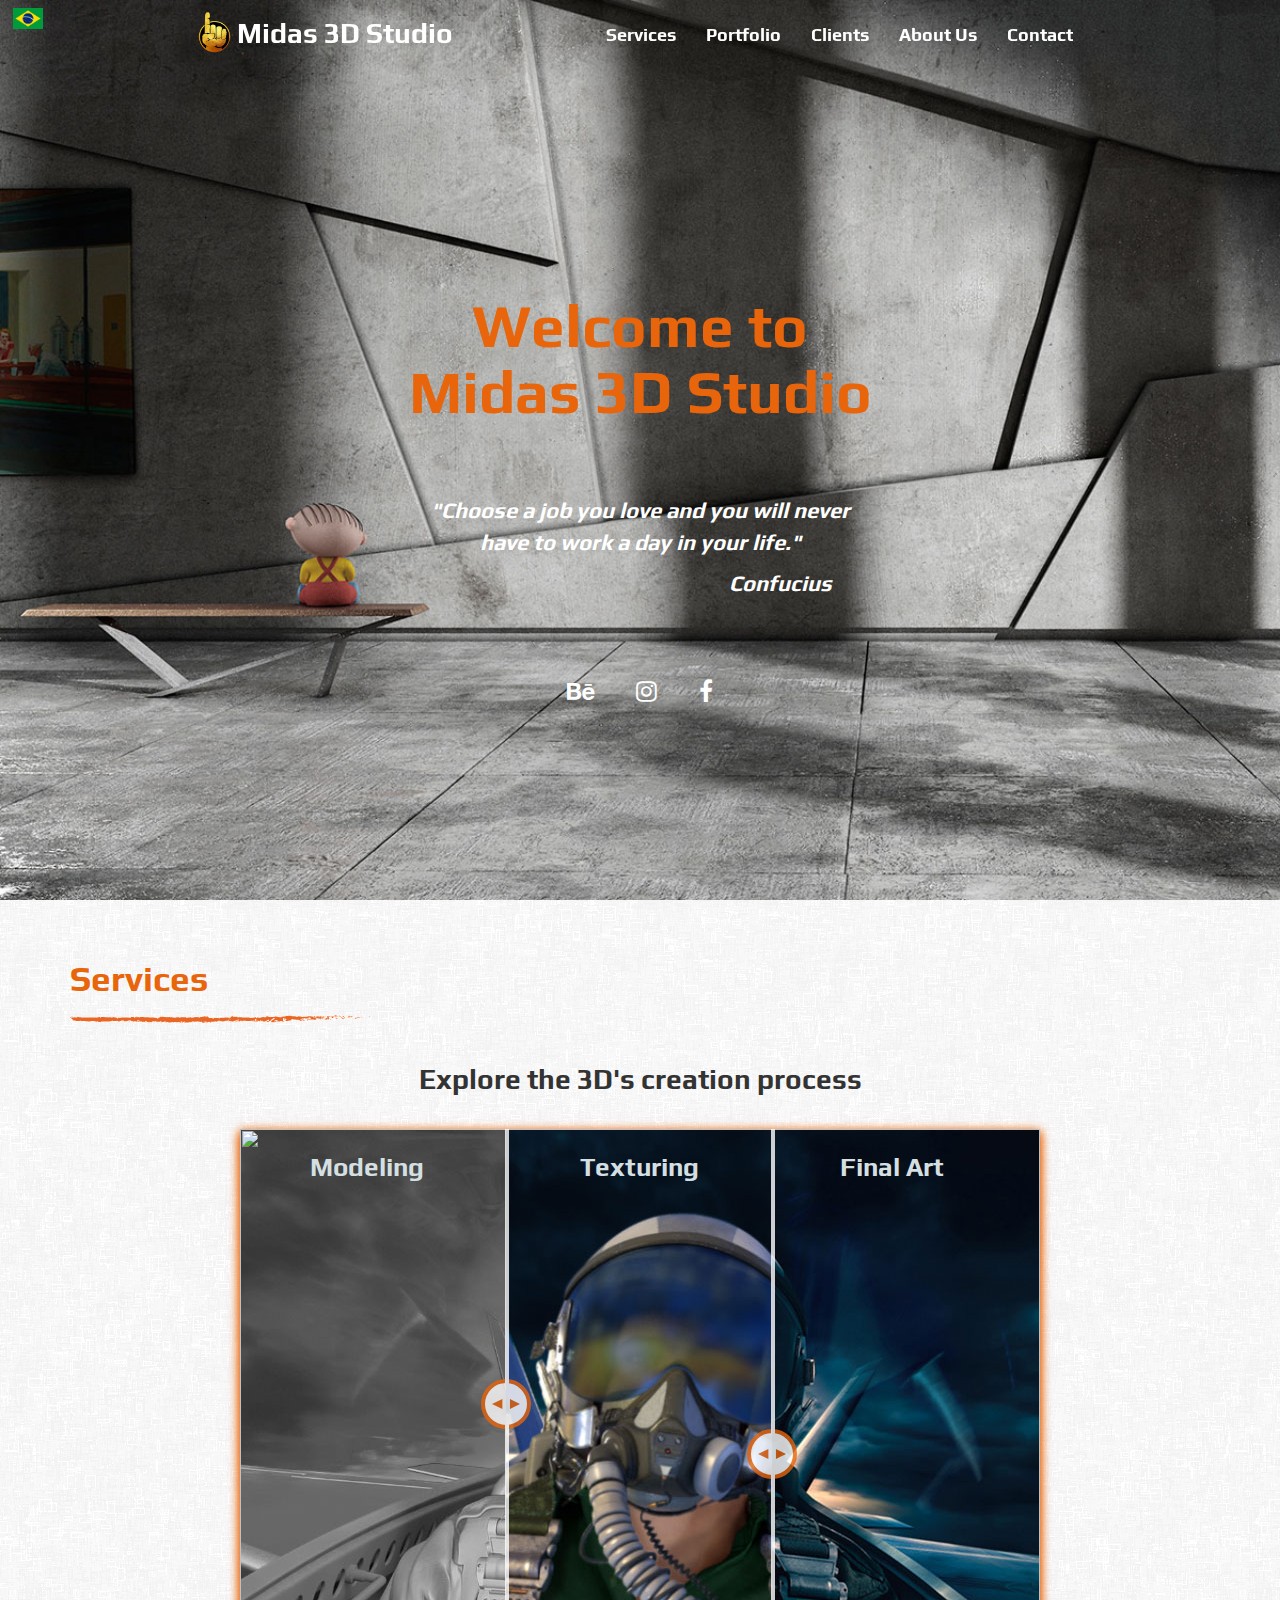
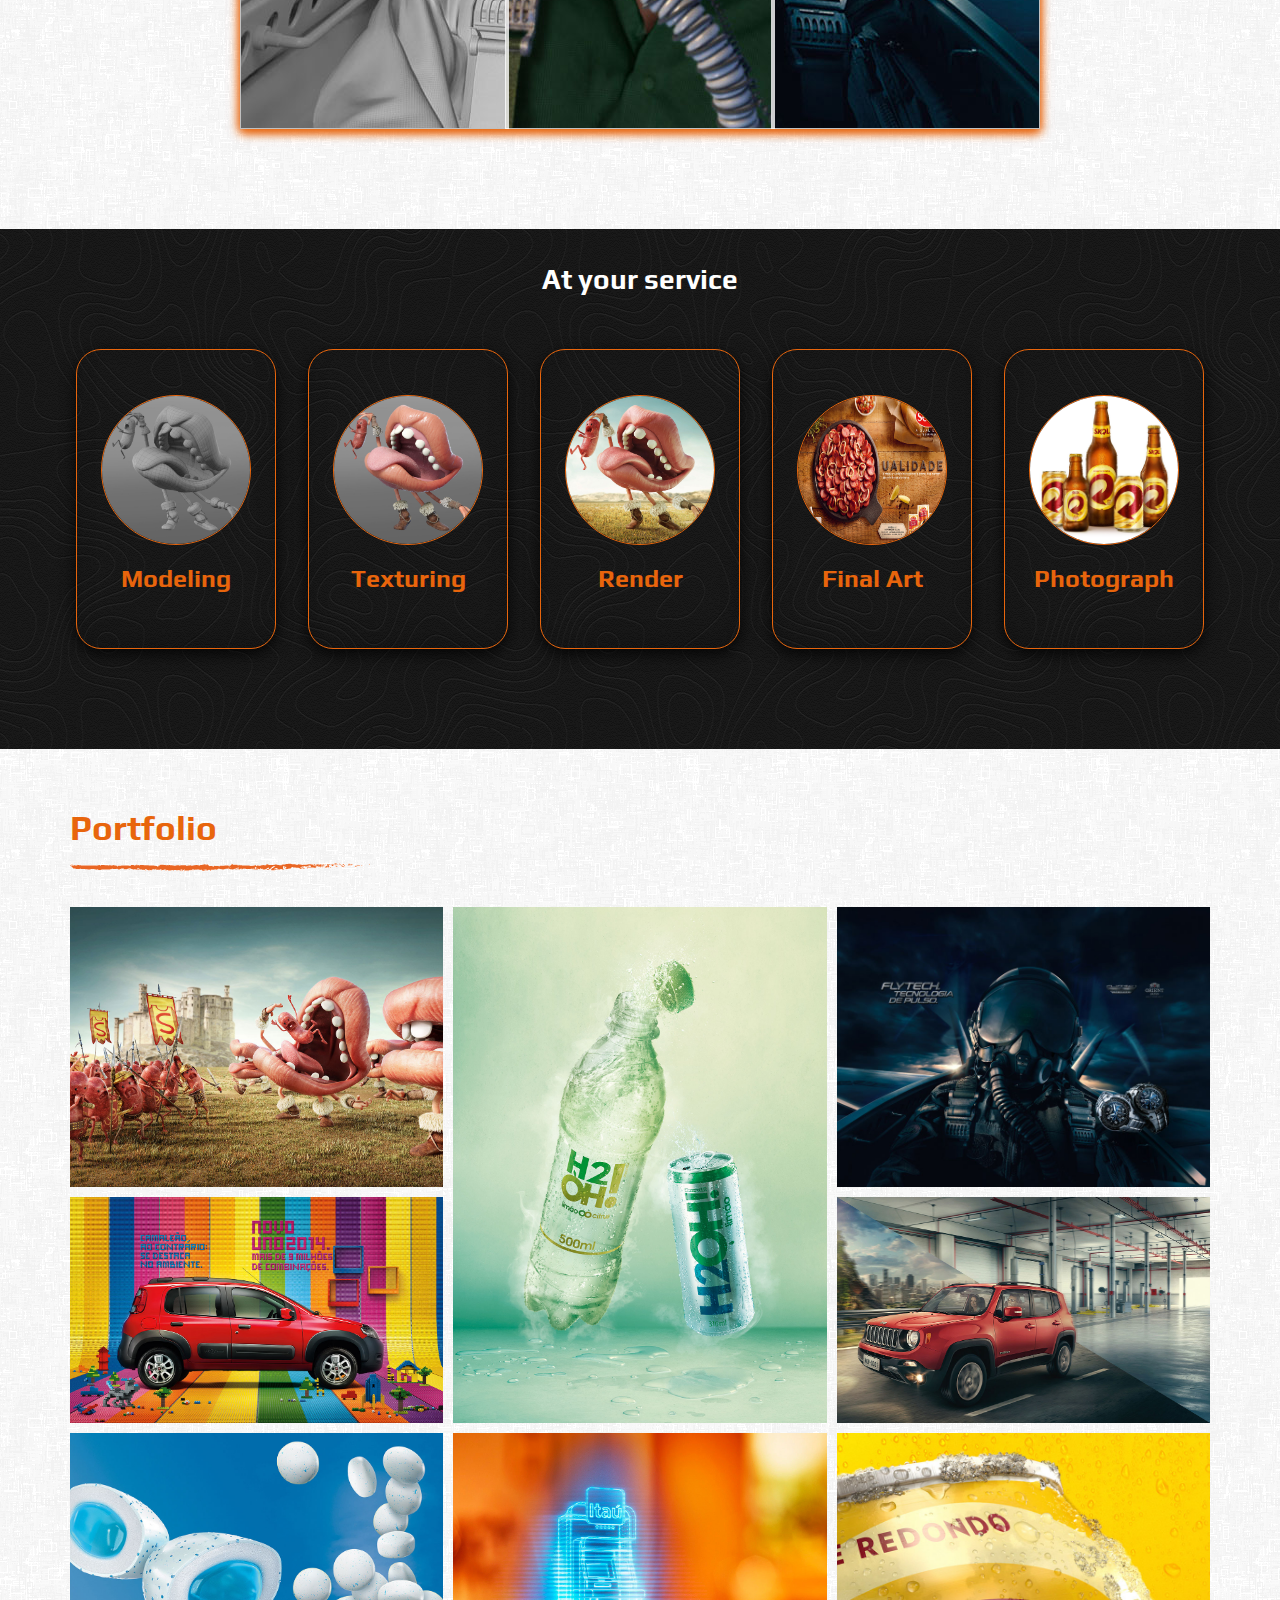
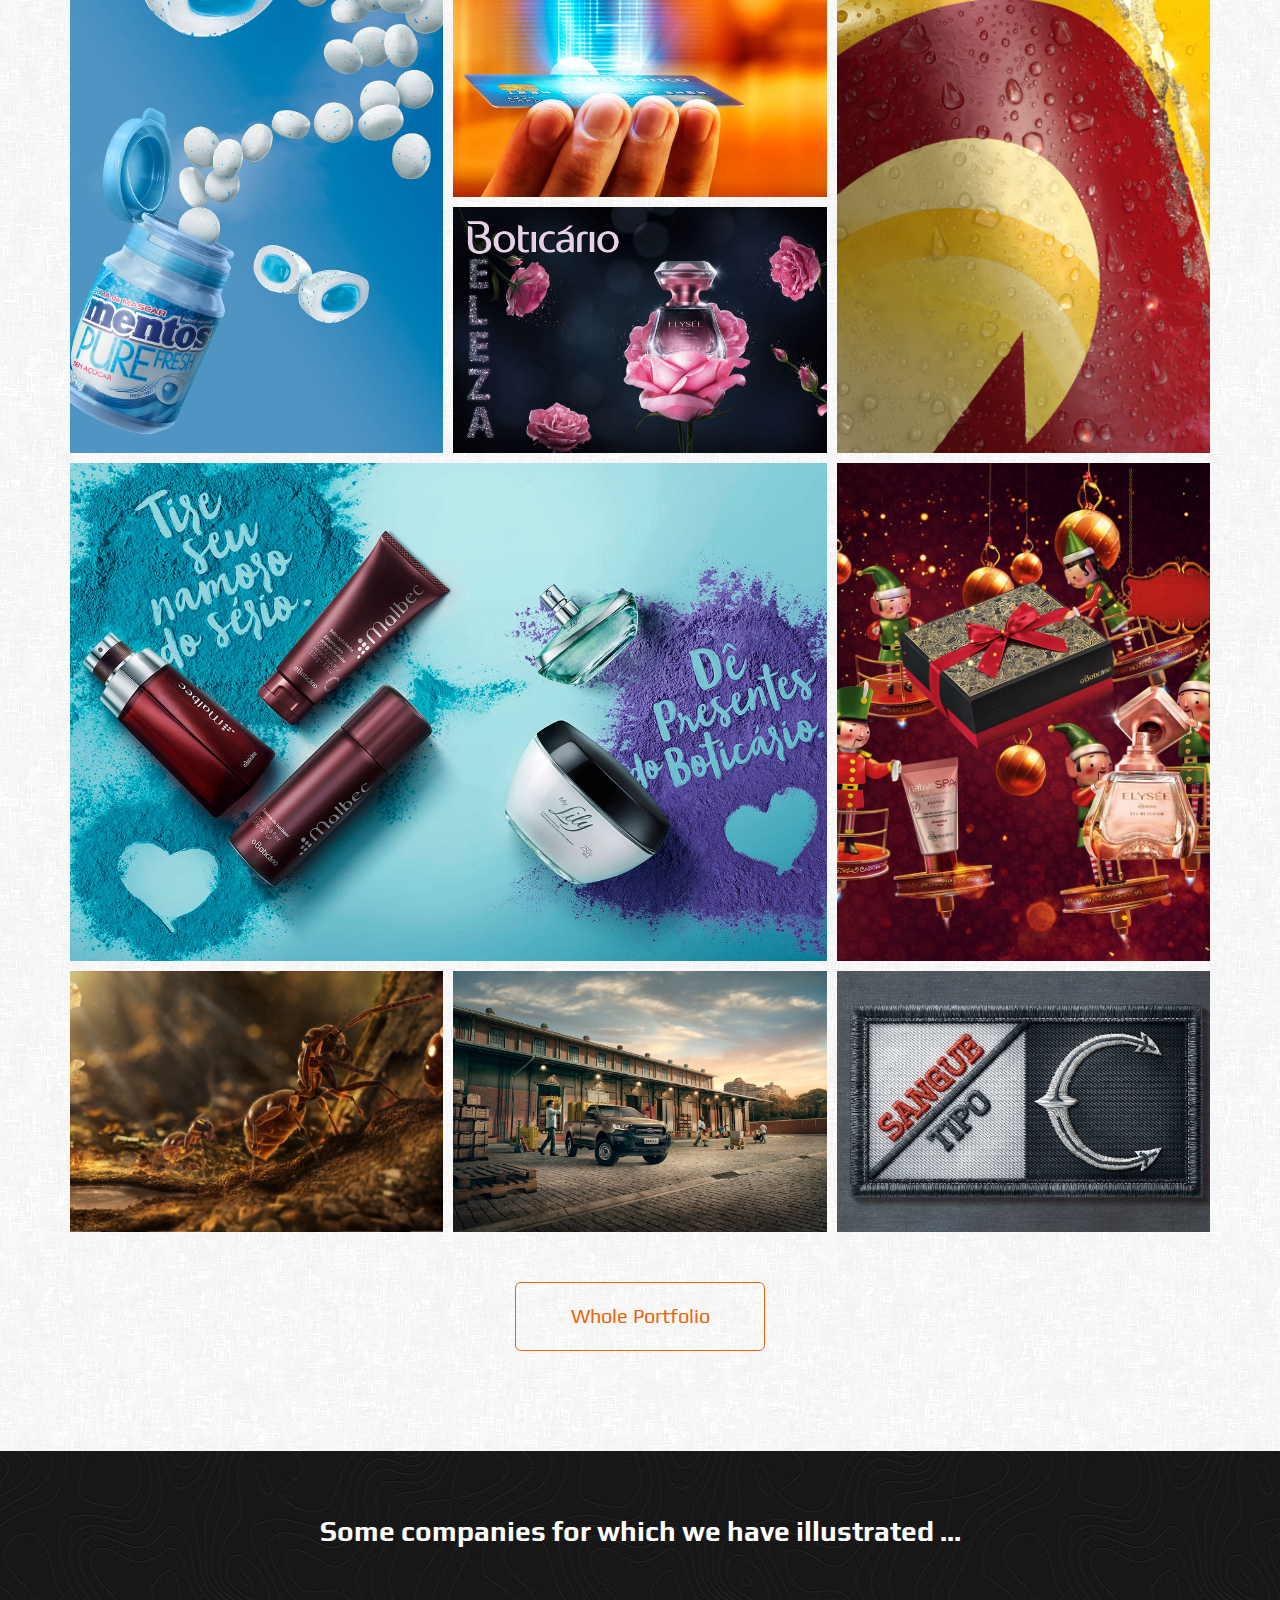
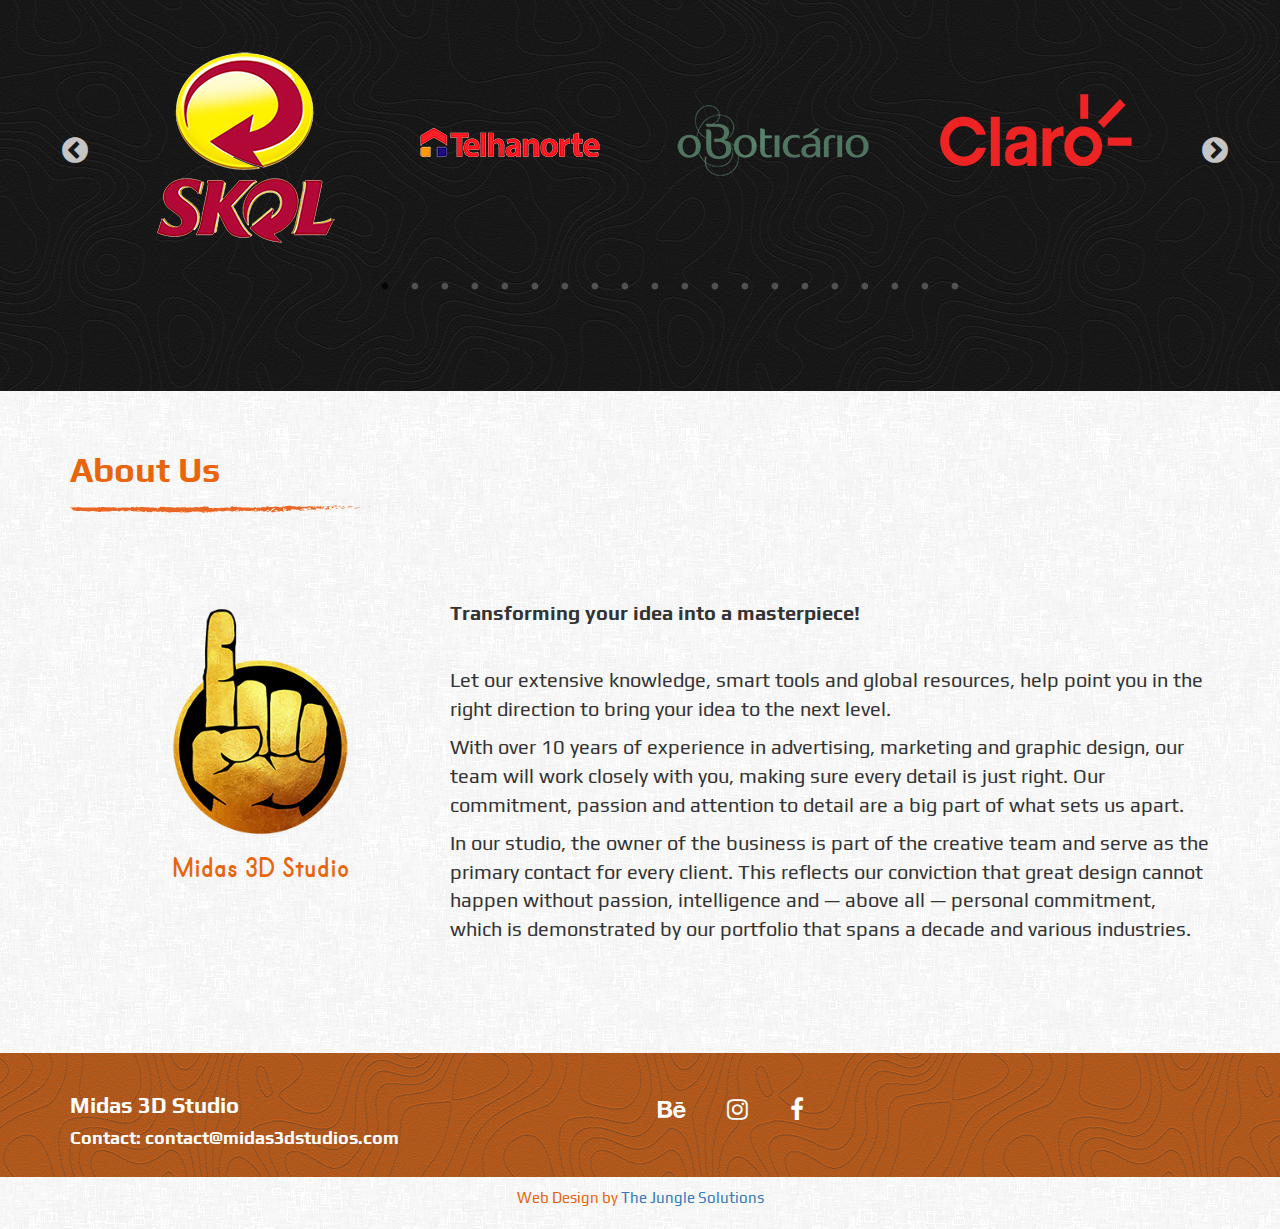
==== index.html @ dec67b25 "reducing image size" ====
<!DOCTYPE html>
<html dir="ltr">
<head>
  <meta charset="UTF-8">
  <!-- <meta name="viewport" content="width=device-width, initial-scale=1.0"> -->
  <meta name="viewport" content="width=device-width, initial-scale=1, shrink-to-fit=no">
  
  <!-- CSS files Libs -->
  <link rel="stylesheet" type="text/css" href="css/lib/bootstrap.min.css">
  <link rel="stylesheet" type="text/css" href="css/lib/lightbox.css">
  <link rel="stylesheet" type="text/css" href="slick/slick.css"/>
  <link rel="stylesheet" type="text/css" href="slick/slick-theme.css"/>
  <link rel="stylesheet" type="text/css" href="css/lib/animate.css"/>

  <!-- social midia icon-->
  <link rel="stylesheet" href="https://cdnjs.cloudflare.com/ajax/libs/font-awesome/4.7.0/css/font-awesome.min.css">

  <!-- Google Fonts -->
  <link href="https://fonts.googleapis.com/css?family=Marck+Script|Play" rel="stylesheet">

  <!-- CSS files -->
  <link rel="stylesheet" type="text/css" href="css/main.css">
  <link rel="stylesheet" type="text/css" href="css/header.css">
  <link rel="stylesheet" type="text/css" href="css/services.css">
  <link rel="stylesheet" type="text/css" href="css/layers.css">
  <link rel="stylesheet" type="text/css" href="css/sub-menus.css">
  <link rel="stylesheet" type="text/css" href="css/mosaic.css">
  <link rel="stylesheet" type="text/css" href="css/clients.css">
  <link rel="stylesheet" type="text/css" href="css/aboutme.css">
  <link rel="stylesheet" type="text/css" href="css/signature.css">
  <link rel="stylesheet" type="text/css" href="css/footer.css">

  <title>Midas 3D Studio</title>
	<link rel="icon" href="img/logo.png" type="image/png" sizes="22x22">
</head>
<body>
  <nav id="my-menu" class="navbar navbar-default navbar-fixed-top menu-style">
    <a class = "language" href="pt.html" >
    	<img data-toggle="tooltip" title="Português" data-placement="bottom" class= "language-img" src="img/brasil.png">
    </a>
    <div class="container menu-container">
      <div class="navbar-header">
        <button type="button" class="navbar-toggle" data-toggle="collapse" data-target="#myNavbar">
          <span class="sr-only">Toggle navigation</span>
          <span class="icon-bar"></span>
          <span class="icon-bar"></span>
          <span class="icon-bar"></span>
        </button>
        <div class="navbar-brand">
          <a href="index.html" class ="artist-name1">
          	<img class="logo"src="img/logo.png">
          	<span >Midas 3D Studio</span>
          </a>
        </div>
      </div>
      <div class="collapse navbar-collapse" id="myNavbar">
        <ul class="nav navbar-nav navbar-right">
          <li>
          	<a href="#services">
            	<span id="menu-services" class="menu-font-style1">Services</span>
          	</a>
          </li>
          <li>
          	<a href="#portfolio">
            	<span  id="menu-portfolio" class="menu-font-style1">Portfolio</span>
            </a>
          </li>
          <li>
          	<a href="#gap-clients">
            	<span  id="menu-clients" class="menu-font-style1">Clients</span>
            </a>
          </li>
          <li>
          	<a href="#about-me">
            	<span  id="menu-about" class="menu-font-style1">About Us</span>
            </a>
          </li>
          <li>
          	<a href="">
            	<span id="contact-button" class="menu-font-style1">Contact</span>
            </a>
          </li>
        </ul>
      </div>
    </div>
  </nav>

  <header>
    <div class="container banner">
      <h1 class="welcome animated fadeInDown delay-1s">Welcome to<br>Midas 3D Studio</h1>
      <div class="quote-frase animated fadeInUp delay-2s">
        <p>"Choose a job you love and you will never<br>have to work a day in your life."</p>
    
    
        <p class="quote-author">&nbsp &nbsp &nbsp &nbsp &nbsp &nbsp &nbsp &nbsp &nbsp &nbsp &nbsp &nbsp &nbsp &nbsp &nbsp &nbsp &nbsp &nbsp &nbsp &nbsp &nbsp &nbsp &nbsp &nbsp &nbsp &nbsp 
      	&nbsp &nbsp Confucius
      	</p>
      </div>
      <ul class="lista-social-midias ">
        <li><a class="fa fa-behance animated jackInTheBox delay-3s" href="http://www.behance.net/midas3dstudio" target="_blank" ></a></li>
        <li><a class="fa fa-instagram animated jackInTheBox delay-3s" href="http://www.instagram.com/midas3dstudio"  target="_blank"></a></li>
        <li><a class="fa fa-facebook animated jackInTheBox delay-3s" href="http://www.facebook.com/midas3dstudio"  target="_blank"></a></li>
      </ul>
    </div>

  </header>


<!-- Section SERVICES-->
  <section id="services">

    <div class="sub-menu container">

     <h2>Services</h2>
     <img class="sub-menu-art" src="img/sub-menu-art3.png" alt="">


    </div>


    <div class="container">

       <p class="p-sub-menu">Explore the 3D's creation process<p>
    </div>


    <div class="container slider-wrap">
      <div class="slider-img-left">
        <img class="slider_picture_left" src="" alt="">
        <p id="layers-text-modeling" class="layers-text">Modeling</p>
      </div>
      <div class="scroller scroller-left">
        <svg class="scroller-button" viewBox="0 0 100 100">
          <polygon class="scroller-button-shape" points="0,50 37,68 37,32"></polygon>
          <polygon id="left-inside" class="scroller-button-shape" points="100,50 64,32 64,68"></polygon>
        </svg>
      </div>
      <div class="slider-img-middle">
        <img class="slider_picture_middle" src="" alt="">
        <p id="layers-text-texturing" class="layers-text">Texturing</p>
      </div>
      <div class="scroller scroller-right">
        <svg class="scroller-button" viewBox="0 0 100 100">
          <polygon id="right-inside" class="scroller-button-shape" points="0,50 37,68 37,32"></polygon>
          <polygon class="scroller-button-shape" points="100,50 64,32 64,68"></polygon>
        </svg>
      </div>
      <div class="slider-img-rigth">
        <img class="slider_picture_right"  src="" alt="">
        <p id="layers-text-rendering" class="layers-text">Final Art</p>
      </div>

    </div>

    <div id="services-products" class="container-fluid" >

      <p class="p-sub-menu p-sub-menu-services">At your service<p>
      <div class= "container">  
        <div class="service-cards-wrap">
          

          <div class="service-card" id="service_Modeling">

        
            <img class="service-card-img" src="img/service_modeling.jpg" alt="XXXXXXX">
            <h4 class="service-card-title" >Modeling</h4> 
            <!-- <p class="service-card-text" >This is a short text talking about modeling.</p>   -->
            <div class="service-card-mouse-on">
        
              <h5>Get your quote</h5>
               
            </div>
            
          </div>
          
          <div class="service-card" id="service_Texturing">
            
            <img class="service-card-img" src="img/service_texturing.jpg" alt="XXXXXXX">
            <h4 class="service-card-title" >Texturing</h4>
            <!-- <p class="service-card-text" >This is a short text talking about Texturing.</p> -->
            <div class="service-card-mouse-on">
        
              <h5>Get your quote</h5>
               
            </div>
          </div>

          <div class="service-card" id="service_Render">
            <img class="service-card-img" src="img/service_render.jpg" alt="XXXXXXX">
            <h4 class="service-card-title" >Render</h4>
            <!-- <p class="service-card-text" >This is a short text talking about Render</p> -->
            <div class="service-card-mouse-on">
        
              <h5>Get your quote</h5>
               
            </div>
          </div>
          <div class="service-card" id="service_Final_Art">
            <img class="service-card-img" src="img/service-final-art.jpg" alt="XXXXXXX">
            <h4 class="service-card-title" >Final Art</h4>
            <!-- <p class="service-card-text" >This is a short text talking about Final Art.</p> -->
            <div class="service-card-mouse-on">
        
              <h5>Get your quote</h5>
               
            </div>            
          </div>
          <div class="service-card" id="service_Photograph">
            <img class="service-card-img" src="img/service-photograph.jpg" alt="XXXXXXX">
            <h4 class="service-card-title" >Photograph</h4>
            <!-- <p class="service-card-text" >This is a short text talking about Photograph.</p> -->
            <div class="service-card-mouse-on">
        
              <h5>Get your quote</h5>
               
            </div>
          </div>

        </div>
      </div>  
  </div>


<!-- Section PORTFOLIO-->

  <section id="portfolio">

    <div class="sub-menu container">

      <h2>Portfolio</h2>
      <img class="sub-menu-art" src="img/sub-menu-art3.png" alt="">

    </div>

    <div class="container">
      <div class="mosaic-wrap">
      	
        <a id="img1" class="picture-wrap" href="img/image-main1.jpg" data-lightbox="roadtrip" data-title="Salamitos Sadia | Client: Sadia | Studio: Boreal">
          <img  src="img/image-main1.jpg" class="mosaic-picture" >
        </a>
  			
        <a id="img2" class="picture-wrap" href="img/image-main2.jpg" data-lightbox="roadtrip" data-title="H2O">
          <img  src="img/image-main2.jpg" class="mosaic-picture" >
        </a>

        <a id="img3" class="picture-wrap" href="img/image-main3.jpg" data-lightbox="roadtrip" data-title="Pilot">
          <img  src="img/image-main3.jpg" class="mosaic-picture" >
        </a>

        <a id="img4" class="picture-wrap" href="img/image-main4.jpg" data-lightbox="roadtrip" data-title="Fiat Uno | Client: Fiat | Agency: Leo Burnett">
          <img  src="img/image-main4.jpg" class="mosaic-picture" >
        </a>

        <a id="img5" class="picture-wrap" href="img/image-main5.jpg" data-lightbox="roadtrip" data-title="Itau - ATM | Client: Itau | Studio: Boreal">
					<img  src="img/image-main5.jpg" class="mosaic-picture" >
				</a>

        <a id="img6" class="picture-wrap" href="img/image-main6.jpg" data-lightbox="roadtrip" data-title="Mentos KV Vertical Azul | Client: Mentos | Agency: Neogama | Studio: Boreal">
					<img  src="img/image-main6.jpg" class="mosaic-picture" >
				</a>

        <a id="img7" class="picture-wrap" href="img/image-main7.jpg" data-lightbox="roadtrip" data-title="Jeep | Client: Jeep | Agency: LeoBurnett | Studio: Boreal">
					<img  src="img/image-main7.jpg" class="mosaic-picture" >
				</a>

        <a id="img8" class="picture-wrap" href="img/image-main8.jpg" data-lightbox="roadtrip" data-title="Ants | Midas 3D Studio">
					<img  src="img/image-main8.jpg" class="mosaic-picture" >
				</a>

        <a id="img9" class="picture-wrap" href="img/image-main9.jpg" data-lightbox="roadtrip" data-title="Elysee Nuit | Client: O Boticario | Agency: Almap | Studio: Boreal">
					<img  src="img/image-main9.jpg" class="mosaic-picture" >
				</a>

        <a id="img10" class="picture-wrap" href="img/image-main10.jpg" data-lightbox="roadtrip" data-title="Boticario Kits Azul | Client: O Boticario | Agency: Almap | Studio: Boreal">
					<img  src="img/image-main10.jpg" class="mosaic-picture" >
				</a>

        <a id="img11" class="picture-wrap" href="img/image-main11.jpg" data-lightbox="roadtrip" data-title="Skol | Client: Ambev | Studio: Fujocka">
					<img  src="img/image-main11.jpg" class="mosaic-picture" >
				</a>

        <a id="img12" class="picture-wrap" href="img/image-main12.jpg" data-lightbox="roadtrip" data-title="Christmas - O Boticario | Client: O Boticario | Agency: AlmapBBDO | Studio: Boreal">
					<img  src="img/image-main12.jpg" class="mosaic-picture" >
				</a>

        <a id="img13" class="picture-wrap" href="img/image-main13.jpg" data-lightbox="roadtrip" data-title="Ford Ranger">
					<img  src="img/image-main13.jpg" class="mosaic-picture" >
				</a>

        <a id="img14" class="picture-wrap" href="img/image-main14.jpg" data-lightbox="roadtrip" data-title="Sangue Tipo C | Agency: Publicis | Studio: Boreal">
					<img  src="img/image-main14.jpg" class="mosaic-picture" >
				</a>



      </div>


    </div>

    <div class="btn-portfolio">
      <a href="portfolio.html">
        <button id ="button-portfolio" type="button" class="btn btn-lg">Whole Portfolio</button>
      </a>
    </div>
   
  </section>

  <div id="gap-clients"></div>

  <section id="clients">
 
    <div>
      <div class="container">
        <p class="p-sub-menu" id="sub-menu-clients">Some companies for which we have illustrated ...<p>
      </div>

    </div>    

    <div class="container carousel-wrap">
      <div class="carousel-clients" >
      	<div class="client-slide"><img class="client-picture" src="img/client-1.png"></div>
      	<div class="client-slide"><img class="client-picture" src="img/client-2.png"></div>
      	<div class="client-slide"><img class="client-picture" src="img/client-3.png"></div>
      	<div class="client-slide"><img class="client-picture" src="img/client-4.png"></div>
      	<div class="client-slide"><img class="client-picture" src="img/client-5.png"></div>
      	<div class="client-slide"><img class="client-picture" src="img/client-6.png"></div>
      	<div class="client-slide"><img class="client-picture" src="img/client-7.png"></div>
      	<div class="client-slide"><img class="client-picture" src="img/client-8.png"></div>
      	<div class="client-slide"><img class="client-picture" src="img/client-9.png"></div>
      	<div class="client-slide"><img class="client-picture" src="img/client-10.png"></div>
      	<div class="client-slide"><img class="client-picture" src="img/client-11.png"></div>
      	<div class="client-slide"><img class="client-picture" src="img/client-12.png"></div>
      	<div class="client-slide"><img class="client-picture" src="img/client-13.png"></div>
      	<div class="client-slide"><img class="client-picture" src="img/client-14.png"></div>
      	<div class="client-slide"><img class="client-picture" src="img/client-15.png"></div>
      	<div class="client-slide"><img class="client-picture" src="img/client-16.png"></div>
      	<div class="client-slide"><img class="client-picture" src="img/client-17.png"></div>
      	<div class="client-slide"><img class="client-picture" src="img/client-18.png"></div>
      	<div class="client-slide"><img class="client-picture" src="img/client-19.png"></div>
      	<div class="client-slide"><img class="client-picture" src="img/client-20.png"></div>

      </div>
    </div>


  </section>

  <!-- Section ABOUT-ME-->
  <section id="about-me">
    <div class="sub-menu container">
      <h2>About Us</h2>
      <img class="sub-menu-art" src="img/sub-menu-art3.png" alt="">
    </div>
    <div class="container about-me-wrap">
      

      <div class="picture-about-me">
        <img src="img/logo.png"  class="client-picture-about-me" alt="">
        <p class ="artist-name-aboutme"> Midas 3D Studio</p>
      </div>

       <div class="text-about-me">
        <p><strong>Transforming your idea into a masterpiece!<br><br></strong><p>
        <p>
        	Let our extensive knowledge, smart tools and global resources, help point you in the right direction to bring your idea to the next level. 
        </p>
        <p>
        With over 10 years of experience in advertising, marketing and graphic design, our team will work closely with you, making sure every detail is just right. Our commitment, passion and attention to detail are a big part of what sets us apart.
        </p>
        <p>
        	In our studio, the owner of the business is part of the creative team and serve as the primary contact for every client. This reflects our conviction that great design cannot happen without passion, intelligence and — above all — personal commitment, which is demonstrated by our portfolio that spans a decade and various industries.
        </p>

      </div>


    </div>
  </section>


  <!-- Section Contact Me-->
      
  <div class="modal fade" id="myModal" role="dialog">
    <div class="modal-dialog">

      <!-- Modal content-->
      <div class="modal-content">
        <div class="modal-header">
          <button type="button" class="close" data-dismiss="modal">&times;</button>
          <h4 id = "contact-title" class="modal-title">Contact Midas 3DStudio</h4>
        </div>
        <div class="modal-body">
          <form enctype="text/plain">
            <div class="form-group">
              <label for="contact-name">Name:</label>
              <input class="form-control" type="text" id="contact-name" placeholder="Your name">
            </div>
            <div class="form-group">
              <label for="contact-email">E-mail:</label>
              <div class="input-group">
                <div class="input-group-addon">@</div>
                <input class="form-control" type="email"  id="contact-email" placeholder="Your email">
              </div>
            </div>
            <div class="form-group">
              <label for="contact-text">Message:</label>
              <textarea class="form-control" id="contact-text" name="contact-text" rows="8" cols="80" placeholder="Your message"></textarea>
            </div>

            <button id="submit-button" class="btn btn-primary" type="">Submit</button>
            <p id="contact-warning" class="no-show"></p>
          </form>
        </div>
        <div class="modal-footer">
          <button type="button" class="btn btn-default" data-dismiss="modal">Close</button>
        </div>
      </div>

    </div>
  </div>



  <!-- signature - Wed Designed -->
  <footer>
  	<div class="container footer-wrap">
  		<div class="footer-contact">
  			<h3>Midas 3D Studio<br></h3>

  			<h4>Contact: <a id="contact-email-footer" href="mailto:contact@midas3dstudios.com" target="_top">contact@midas3dstudios.com</a></h4>
  			<!-- <h4>Phone: +55 (11) XXXX-XXXX</h4> -->	
  		</div>
  
      <ul class="footer-social lista-social-midias">
      	<li>
      		<a href="http://www.behance.net/midas3dstudio" target="_blank" class="fa fa-behance"></a>
      	</li>
      	<li>
      		<a href="http://www.instagram.com/midas3dstudio" class="fa fa-instagram" target="_blank"></a>
      	</li>
      	<li>
      		<a href="http://www.facebook.com/midas3dstudio" class="fa fa-facebook" target="_blank"></a>
      	</li>
      </ul>
  	
  	</div>
  </footer>
  <div class="web-designed">
    <p>Web Design by <a href="https://www.thejunglesolutions.com" target="_blank">The Jungle Solutions</a></p>

  </div>


  <!-- JavaScript - libs -->
  <script src="js/lib/jquery.js"></script>
  <script src="js/lib/bootstrap.min.js"></script>
  <script src="js/lib/lightbox.js"></script>
  <script src="slick/slick.min.js"></script>

  <!-- JavaScript files -->
  <script src="js/main.js"></script>
  <script src="js/layers.js"></script>
  <script src="js/contact.js"></script>
  <script src="js/clients.js"></script>  
</body>

</html>
---- css/main.css ----
/*orange color - rgb(232,101,12);*/
/* gray - rgb(212, 223, 225); */
/*
  768 iPda width
  iphone x - 350px*/

html, body{
  font-family: 'Play', "Times New Roman", Times, sans-serif;
  width: 100%;
  height: 100%;
   -webkit-touch-callout: none;
  -webkit-user-select: none;
  -khtml-user-select: none;
  -moz-user-select: none;
  -ms-user-select: none;
  user-select: none;
}

header{
  width: 100%;
  height :auto;
}

body{
  font-family: 'Play', "Times New Roman", Times, sans-serif;
  background-image: url(../img/pattern4.png);
  background-color: #ffffff
}


h2, h3, h4{
  color:rgb(232,101,12);
  font-weight: bold;
  
}

h2{
  font-size: 40px;
}

h3{
  font-size: 30px;
}

h4{
  font-size: 25px;
}


@font-face {
  font-family: Dysentery;
  src: url("../fonts/dysentery/dysentery.ttf") format("opentype") ;
}


@font-face {
  font-family: Primer;
  src: url("../fonts/primer/primer.ttf") format("opentype") ;
}

@font-face {
  font-family: Primer-Bold;
  src: url("../fonts/primer/primer-bold.ttf") format("opentype") ;
}
---- css/header.css ----
header{
  height: 100%;
  background-image: url(../img/banner_picture.jpg);
  background-size: cover;
  background-position: top left;
  position: relative;
}

.language{
  top: 8%;
  left: 1%;
  position: absolute;
  z-index: 11;
}

.language-img{
  width: 30px;
  height: auto;
  z-index: 11;
}

.menu-style{
  background-color: transparent;
  padding-top: 10px;
  padding-bottom: 10px;
  border:0;
  border-radius: 0;
}

.menu-style2{
  background-image: url(../img/pattern6.png);
  background-color:#050505;
  z-index: 99;
}

.artist-name1{
  /*font-family: 'Primer-Bold';*/
  font-family: 'Play', sans-serif;  
  color: white;
  font-weight: bold;
  display: flex;
  align-items: center;
}
.menu-font-style1{
  font-family: 'Play', sans-serif;
  font-weight: bold;
  color: white;
}

.menu-container{
  display: flex;
  justify-content: space-between;
}

.banner {
  color: white;
  font-weight: bold;
  text-align: center;
	display: grid;
	grid-template-columns: 1fr;
	grid-template-rows: 50% 25% 25%;
  height: 100%;
}

.welcome{ /*slogan banner*/
  color: rgb(232,101,12);;
  font-weight: bold;
  padding-bottom: 15px;
  /*font-family: 'Primer-Bold';*/
  font-family: 'Play', sans-serif;
  grid-column: 1/2;
  grid-row: 1/2;
  align-self: end;
}

.quote-frase{/*quote do slogan banner*/
  color: white;
  font-style: italic;
  font-weight: bold;
  padding-top: 20px;
  grid-column: 1/2;
  grid-row: 2/3;
  align-self: center;

}

/* ALTER THE STYLE FROM THE QUOTES AUTHOR - BANNER*/
.quote-author{/*quote do slogan banner*/
  color: white;
  padding-bottom: 40px;

}

.lista-social-midias{
  padding-left: 0;
  grid-column: 1/2;
  grid-row: 3/4;
  align-self: start;
}

.lista-social-midias li{
  display: inline;
  padding: 18px;
}

.logo-welcome{
  width: 130px;
  height: 130px;
}

.logo{
  width: 45px;
  height: 45px;
}

.navbar-brand{
  padding: 0;
}

/*mudando as cores do logo das midias socias*/
.fa-facebook, .fa-instagram, .fa-behance{
  text-decoration: none;
  color: white;
}

/*change the style when the mouse is over*/
.artist-name1:hover, .menu-font-style1:hover {
  text-decoration: none;
  color: rgb(232,101,12);
}

/*change the style when the mouse is over*/
.artist-name2:hover, .menu-font-style2:hover{
  /* color: black; */
  text-decoration: none;
  color: rgb(232,101,12);
}


.fa:hover{
  text-decoration: none;
  color: rgb(232,101,12);
}

@media screen and (min-width: 1024px){
  body{
    font-size: 15px; 
  }
  .navbar-brand{

  }
  .artist-name1{
    font-size: 28px;
  }
  .menu-font-style1{
    font-size: 18px; 
  }

  .welcome{ /*slogan banner*/
     font-size: 60px; 
  }
  .logo-welcome{
    width: 150px;
    height: 150px;
  }
  .quote-frase, .quote-author{/*quote do slogan banner*/

   font-size: 22px; 

  }
  .lista-social-midias{

    font-size: 24px;
  }



}

@media screen and (max-width: 1024px) and (min-width: 768px){ /*768 iPda width*/
  body{
    font-size: 14px; /*14px default */
  }
  .navbar-brand{
    font-size: 30px;
  }

  .artist-name1{
     font-size: 23px; 
  }
  .menu-font-style1{
     font-size: 16px; 
  }

  .welcome{ /*slogan banner*/
    font-size: 50px;

  }
  .logo-welcome{
    width: 130px;
    height: 130px;
  }  
  .quote-frase, .quote-author{/*quote do slogan banner*/

     font-size: 18px; 

  }
  .lista-social-midias li{

    font-size: 25px;
  }


}

@media screen and (max-width: 767px) and (min-width: 551px){ /*768 iPda width*/
  body{
    font-size: 13px; 
  }
  .navbar-brand{
    font-size: 25px;
  }

  .artist-name1{

    padding-right: 30px;
  }
  .menu-font-style1{
    color: white;
  }

  .welcome{ /*slogan banner*/

		font-size: 40px;

  }
  .logo-welcome{
    width: 100px;
    height: 100px;
  }  
  .quote-frase, .quote-author{/*quote do slogan banner*/
    font-size: 16px; 
  }
  .lista-social-midias li{

    font-size: 22px;
  }


}


@media screen and (max-width: 550px) and (min-width: 0px){
  .banner {
    grid-template-rows: 40% 30% 30%;
  } 
  .navbar-brand{
    font-size: 20px;
  }
  .navbar-toggle{
    transform: scale(0.6);
  }
  .menu-style{
    padding: 0;
  }

  .artist-name1{
    padding-right: 30px;
  }
  .menu-font-style1{
    color: white;
    font-size: 12px;
  }
  .welcome{ /*slogan banner*/
    font-size: 40px;

  }
  .logo-welcome{
    width: 80px;
    height: 80px;
  }    
  .quote-frase, .quote-author{/*quote do slogan banner*/
	 font-size: 16px; 

  }

  .lista-social-midias li{

    font-size: 18px; 
    /*padding: 5px;*/
  }
  .language-img{
    width: 25px;

  }
  .logo{
    width: 30px;
    height: 30px;
  }

  .language{

    left: 90%;

  }
  .menu-container{
    justify-content: center;
    /*align-items: center;*/
    padding: 10px 20px;
  }
}
---- css/services.css ----
/*orange color - rgb(232,101,12);*/
/* gray - rgb(212, 223, 225); */

#services-products{
  background-image: url(../img/pattern6.png);
  background-color:#050505;
}

/*text at the top of the services*/
.p-sub-menu-services{
	margin-top: 30px;	
	color: white;
}

.service-cards-wrap{
	display: grid;
	grid-template-columns: repeat(auto-fill, minmax(200px, 1fr));
	grid-gap: 20px;
	justify-items: center;
  padding-top: 20px;
	margin-bottom: 100px;
}

.service-card{
	position: relative;
  border: 0.8px solid rgb(232,101,12);
  border-radius: 25px;
  padding: 15px; 
  width: 200px;
  height: 300px;
  text-align: center;

  -webkit-transition:all 0.8s;
  transition: all 0.8s;
  -webkit-box-shadow:rgba(0,0,0,0.8) 0px 5px 15px, inset rgba(0,0,0,0.15) 0px -10px 20px;
  -moz-box-shadow:rgba(0,0,0,0.8) 0px 5px 15px, inset rgba(0,0,0,0.15) 0px -10px 20px;
  -o-box-shadow:rgba(0,0,0,0.8) 0px 5px 15px, inset rgba(0,0,0,0.15) 0px -10px 20px;
  box-shadow:rgba(0,0,0,0.8) 0px 5px 15px, inset rgba(0,0,0,0.15) 0px -10px 20px;
  cursor: pointer;
}

/*Hover on the cards*/

.service-card:hover{
  transform: scale(1.07);
   -webkit-box-shadow:rgba(0,0,0,0.8) 0px 5px 15px, inset rgba(0,0,0,0.15) 0px -10px 20px;
  -moz-box-shadow:rgba(0,0,0,0.8) 0px 5px 15px, inset rgba(0,0,0,0.15) 0px -10px 20px;
  -o-box-shadow:rgba(0,0,0,0.8) 0px 5px 15px, inset rgba(0,0,0,0.15) 0px -10px 20px;
  box-shadow:rgba(0,0,0,0.8) 0px 5px 15px, inset rgba(0,0,0,0.15) 0px -10px 20px;

  background-image: url(../img/pattern4.png);
  background-color: #ffffff

}

.service-card:hover img{
	opacity: 1;

}

.service-card:hover p{
	display: none;
}

.service-card:hover .service-card-mouse-on{
	display: block;
	opacity: 1;
	z-index: 1;
}

.service-card-mouse-on{
  display: none;
}

/*Get the quote text*/
.service-card-mouse-on h3{
	/*color: black;*/
	color:rgb(232,101,12);
	
}

.service-card-img{
	width: 150px;
	height: 150px;
	border-radius: 50%;
	border: 1px solid rgb(232,101,12);	
	margin-bottom: 10px;
  margin-top: 30px;
}

.service-card-title{

}

.service-card-text{
	color: white;

}

.show{
  display: block;
  color: rgb(232,101,12);
  font-weight: bold;
  padding-top: 20px;
}

.no-show{
  display: none;
}

.service-card-mouse-on h5{
  color: rgb(232,101,12);
  font-size: 20px;
}


@media screen and (max-width: 499px) and (min-width: 0px){
	.service-card{
	  border: 0.9px solid rgb(232,101,12);
	}

}
---- css/layers.css ----
.layers-text{
  position: absolute;
  font-size: 26px;
  font-weight: bold;
  top: 20px;
}

#layers-text-modeling{
  left: 70px;
}

#layers-text-texturing{
  left: 340px;
}

#layers-text-rendering{
  left: 600px;
}

.slider-wrap{
  -webkit-touch-callout: none;
  -webkit-user-select: none;
  -khtml-user-select: none;
  -moz-user-select: none;
  -ms-user-select: none;
  user-select: none;
  /*transform:translate3d(-50%,-50%,0);*/
  width: 800px;
  height: 600px;
  position: relative;
  overflow:hidden;
  box-shadow: 0 3px 10px rgb(232,101,12), 0 3px 10px rgb(232,101,12);
  color: rgb(212, 223, 225);
  margin-bottom: 100px;
  /* color:rgb(232,101,12); */
}

/* Images set up*/
.slider-img-left,
.slider-img-middle,
.slider-img-rigth{
  width:inherit;
  height:inherit;
  background-repeat:no-repeat;
  background-color: white;
  background-size: cover;
  background-position: center;
  position: absolute;
  top:0;
  left:0;
  pointer-events:none;
  overflow: hidden;
  user-select: none;
}
/* End of Images set up*/

/* Images postions*/
.slider-img-left{
  z-index: 1;
  width: 266px; 
}

.slider_picture_left{
  display: block;
  -moz-box-sizing: border-box;
  box-sizing: border-box;
  background: url(../img/800_pilot_clay.jpg); no-repeat; 
  width: 800px; 
  height: 600px; 
}

.slider-img-middle{
  z-index: 0;
  width: 532px;
}

.slider_picture_middle{
  display: block;
  -moz-box-sizing: border-box;
  box-sizing: border-box;
  background: url(../img/800_pilot_texture.jpg); no-repeat; 
  width: 800px; 
  height: 600px; 
}

.slider-img-rigth{
  z-index: -1;
  width: 800px;
}

.slider_picture_right{
  display: block;
  -moz-box-sizing: border-box;
  box-sizing: border-box;
  background: url(../img/800_pilot_render.jpg); no-repeat; 
  width: 800px; 
  height: 600px; 
}
/*End of images positions*/

/* Setting up the scroolers */
.scroller{
  width: 50px;
  height:50px;
  position: absolute;
  pointer-events:auto;
  cursor: pointer;
  transition: opacity 0.12s ease-in-out;
  opacity: 0.8;
}

.scroller:hover{
  opacity:1;
}


.scroller-left{
  left:241px;
  /*top: 275px;*/
  top: 250px;
  z-index: 1;
}

.scroller-right{
  left:507px;
  /* top:275px; */
  top: 300px;
  z-index: 0;
}

.scroller-button{
  width: 50px;
  height: 50px;
  border-radius:50%;
  padding: 7px;
  background-color: white;
  border: 4px solid rgb(232,101,12);
}

.scroller-button-hidden{
   fill: transparent;
}

.scroller-button-shape{
  /* fill: white; */
  fill: rgb(232,101,12);
}

/* End of setting up the scrollers */
/*Vertical line - scrollers*/
.scroller:before,
.scroller:after{
  content:" ";
  display: block;
  width: 4px;
  height: 600px;
  position: absolute;
  margin-left: 24px;
}

.scroller:before{
  top: 0px;
}

.scroller:after{
  bottom: 49px;
}

.scroller-left:before,
.scroller-left:after{
  background: white;
  /* background: rgb(232,101,12); */
}
.scroller-right:before,
.scroller-right:after{
  background: white;
  /* background: rgb(232,101,12); */
}
/*end of vertical line - scrollers*/





@media screen and (max-width: 800px) and (min-width: 500px){ /*768 iPda width*/
  .layers-text{
    font-size: 1.3em;
    top: 20px;
  }

  #layers-text-modeling{
    left: 45px;
  }

  #layers-text-texturing{
    left: 210px;
  }

  #layers-text-rendering{
    left: 380px;
  }


  .slider-wrap{
    width: 500px;
    height: 375px;
    box-shadow: 0 3px 10px rgb(232,101,12), 0 3px 10px rgb(232,101,12);
  }

  /* Images postions*/
  .slider-img-left{
    width: 166px;
  }

  .slider_picture_left{
    background: url(../img/500_pilot_clay.jpg); no-repeat; 
  } 

  .slider-img-middle{
    width: 332px;
  }

 .slider_picture_middle{
    background: url(../img/500_pilot_texture.jpg); no-repeat; 
  } 

  .slider-img-rigth{
    width: 500px;
  }

  .slider_picture_right{
    display: block;
    -moz-box-sizing: border-box;
    box-sizing: border-box;
    background: url(../img/500_pilot_render.jpg); no-repeat; 

  } 
  /*End of images positions*/

  /* Setting up the scroolers */
  .scroller-left{
    left:140px;
    top: 130px;
  }

  .scroller-right{
    left: 305px;
    top: 200px;
  }
  /* End of setting up the scrollers */
  
}



@media screen and (max-width: 499px) and (min-width: 0px){
  .layers-text{
    font-size: 12px;
    top: 20px;
  }

  #layers-text-modeling{
    left: 25px;
  }

  #layers-text-texturing{
    left: 125px;
  }

  #layers-text-rendering{
    left: 225px;
  }


  .slider-wrap{
    width: 300px;
    height: 225px;
    box-shadow: 0 3px 10px rgb(232,101,12), 0 3px 10px rgb(232,101,12);
  }

  /* Images postions*/
  .slider-img-left{
    width: 100px;
  }

  .slider_picture_left{
    background: url(../img/300_pilot_clay.jpg); no-repeat; 
  } 

  .slider-img-middle{
    width: 200px;
  }

 .slider_picture_middle{
    background: url(../img/300_pilot_texture.jpg); no-repeat; 
  } 

  .slider-img-rigth{
    width: 300px;
  }

  .slider_picture_right{
    display: block;
    -moz-box-sizing: border-box;
    box-sizing: border-box;
    background: url(../img/300_pilot_render.jpg); no-repeat; 

  } 
  /*End of images positions*/

  /* Setting up the scroolers */
  .scroller-left{
    left:075px;
    top: 70px;
  }

  .scroller-right{
    left: 175px;
    top: 120px;
  }
  /* End of setting up the scrollers */

  .scroller-button{
    width: 30px;
    height: 30px;
    border-radius:50%;
    padding: 3px;
    background-color: white;
    border: 2px solid rgb(232,101,12);
    transform: translateX(11px);

  }

}
---- css/sub-menus.css ----
.sub-menu{
  margin-top:40px;
  text-align: left;
  font-family: 'Play', sans-serif;
  font-weight: bold;
}

.sub-menu-art{
  margin-top: 0px;
  margin-bottom: 30px;
}

.p-sub-menu{
  font-weight:bold;
  margin-bottom: 30px;
  text-align: center;
}

@media screen and (min-width: 1024px){
  .sub-menu h2{
    font-size: 35px;
  }

  .p-sub-menu{
    font-size: 28px;
  }
}

@media screen and (max-width: 1024px) and (min-width: 768px){
  .sub-menu h2{
    font-size: 35px;
  }

  .p-sub-menu{
    font-size: 28px;
  }
}

@media screen and (max-width: 767px) and (min-width: 551px){ 
  .sub-menu h2{
    font-size: 28px;
  }

  .p-sub-menu{
    font-size: 24px;
  }
}
@media screen and (max-width: 550px) and (min-width: 375px){
  .sub-menu h2{
    font-size: 26px;
  }

  .p-sub-menu{
    font-size: 20px;
  }
}

@media screen and (max-width: 374px) {
  .sub-menu h2{
    font-size: 22px;
  }

  .p-sub-menu{
    font-size: 18px;
  }
}


#portfolio{
  position: relative;
  padding-bottom: 50px;
}


#clients{
  background-image: url(../img/pattern6.png);
  background-color:#050505;
}

#sub-menu-clients{
  color: white;

}

#sub-menu-partners{
  color: white;
}

.web-designed{
  margin: 5px;
  text-align: center;
}
---- css/mosaic.css ----
/*orange color - rgb(232,101,12);*/
/* gray - rgb(212, 223, 225); */

/*768 iPda width
  iphone x - 350px
*/
#portfolio{
  padding-bottom: 0px;
}

.btn-portfolio{
  margin-top: 50px;
  /*margin-bottom: 20px;*/
  text-align: center;
  color: rgb(212, 223, 225);
}

#button-portfolio{
  text-decoration: none;
  color: rgb(232,101,12);
  border: solid 1px rgb(232,101,12);
  background-color: transparent;
  transition: all 1.2s;
  padding: 20px;
  width: 250px;
  font-size: 20px;
}

#button-portfolio:hover{
  background-color:rgb(232,101,12);
  color:white;
}

.mosaic-wrap{
  display: grid;
  grid-template-rows: 1fr;
  grid-gap: 10px;
  /*align-items: stretch;*/
}

.mosaic-picture {
  width: 100%;
  height: 100%;
  /*align-self: stretch;*/
  object-fit: cover;
  overflow: hidden;
}

.mosaic-picture:hover{
	transform: scale(1.04);
}

@media screen and (min-width: 900px){ 
  .mosaic-wrap{
    grid-template-columns: 1fr 1fr 1fr ;
   
  } 
  #img1{
    grid-column: 1/2;
    grid-row: 1/2;
  }

  #img2{
    grid-column: 2/3;
    grid-row: 1/3;
  }

  #img3{
    grid-column: 3/4;
    grid-row: 1/2;
  }

  #img4{
    grid-column: 1/2;
    grid-row: 2/3;
  }

  #img5{
    grid-column: 2/3;
    grid-row: 3/4;
  }

  #img6{
    grid-column: 1/2;
    grid-row: 3/5;
  }

  #img7{
    grid-column: 3/4;
    grid-row: 2/3;
  }

  #img8{
    grid-column: 1/2;
    grid-row: 6/7;
  }

  #img9{
    grid-column: 2/3;
    grid-row: 4/5;
  }

  #img10{
    grid-column: 1/3;
    grid-row: 5/6;
  }
  #img11{
    grid-column: 3/3;
    grid-row: 3/5;
  }
  #img12{
    grid-column: 3/4;
    grid-row: 5/6;
  }
  #img13{
    grid-column: 2/3;
    grid-row: 6/7;
  }
  #img14{
    grid-column: 3/4;
    grid-row: 6/7;
  }
}


@media screen and (max-width: 899px) and (min-width: 600px){
  .mosaic-wrap{
    grid-template-columns: 1fr 1fr;
  } 

  #img1{
    grid-column: 1/2;
    grid-row: 1/2;
  }

  #img2{
    grid-column: 2/3;
    grid-row: 1/3;
  }

  #img3{
    grid-column: 1/2;
    grid-row: 2/3;
  }

  #img4{
    grid-column: 2/3;
    grid-row: 3/4;
  }
  #img5{
    grid-column: 2/3;
    grid-row: 4/5;
  }
  #img6{
    grid-column: 1/2;
    grid-row: 3/5;
  }

  #img7{
    grid-column: 1/3;
    grid-row: 5/6;
  }

  #img8{
    grid-column: 1/2;
    grid-row: 6/7;
  }

  #img9{
    grid-column: 2/3;
    grid-row: 6/7;
  }

  #img10{
    grid-column: 1/2;
    grid-row: 7/8;
  }
  #img11{
    grid-column: 2/3;
    grid-row: 7/9;
  }
  #img12{
    grid-column: 1/2;
    grid-row: 8/9;
  }
  #img13{
    grid-column: 1/2;
    grid-row: 9/10;
  }
  #img14{
    grid-column: 2/3;
    grid-row: 9/10;
  }
}

@media screen and (max-width: 599px) {

/*  .mosaic-wrap{
    grid-template-columns: 1fr;
  
  } */
    .mosaic-wrap{
    grid-template-columns: 1fr 1fr;
  } 

  #img1{
    grid-column: 1/2;
    grid-row: 1/2;
  }

  #img2{
    grid-column: 2/3;
    grid-row: 1/3;
  }

  #img3{
    grid-column: 1/2;
    grid-row: 2/3;
  }

  #img4{
    grid-column: 2/3;
    grid-row: 3/4;
  }
  #img5{
    grid-column: 2/3;
    grid-row: 4/5;
  }
  #img6{
    grid-column: 1/2;
    grid-row: 3/5;
  }

  #img7{
    grid-column: 1/3;
    grid-row: 5/6;
  }

  #img8{
    grid-column: 1/2;
    grid-row: 6/7;
  }

  #img9{
    grid-column: 2/3;
    grid-row: 6/7;
  }

  #img10{
    grid-column: 1/2;
    grid-row: 7/8;
  }
  #img11{
    grid-column: 2/3;
    grid-row: 7/9;
  }
  #img12{
    grid-column: 1/2;
    grid-row: 8/9;
  }
  #img13{
    grid-column: 1/2;
    grid-row: 9/10;
  }
  #img14{
    grid-column: 2/3;
    grid-row: 9/10;
  }
}
---- css/clients.css ----
#clients{
  user-select: none;  
  padding-bottom: 50px;
  padding-top: 60px;
  /*margin-top: 150px;*/
}

#gap-clients{
  height: 100px;
}
.slick-prev:before, .slick-next:before{
  color: white;
  font-size: 30px;
}

.slick-dots li button:before {
  color: white;
  transform: scale(1.3);
}


.carousel-wrap{
	margin-top: 40px;
	padding-bottom: 40px;
  padding-left: 30px;
  padding-right: 30px;
}



.client-slide{
  justify-content: center;
  display: flex;
}

@media screen and (min-width: 1025px){
	.client-picture{
	  width: 250px;
	  height: 250px;
	  padding: 25px;
	}
	.carousel-clients{
  	padding-left: 30px;
  	padding-right: 30px;
	}	
}

@media screen and (max-width: 1024px)  and (min-width: 769px){
	.client-picture{
	  width: 230px;
	  height: 230px;
	  padding: 15px;
	}
	.carousel-clients{
  	padding-left: 25px;
  	padding-right: 25px;
	}	
}

@media screen and (max-width: 768px) and (min-width: 481px){
  .client-picture{
	  width: 200px;
	  height: 200px;
	  padding: 13px;
	}
	.carousel-clients{
  	padding-left: 20px;
  	padding-right: 20px;
	}
}

@media screen and (max-width: 480px) {
  .client-picture{
	  width: 200px;
	  height: 200px;
	  padding: 10px;
	}
	.carousel-clients{
  	padding-left: 10px;
  	padding-right: 10px;
	}
	.slick-prev:before, .slick-next:before{
  	font-size: 20px;
	}
}
---- css/aboutme.css ----
.about-me-wrap{
  display: grid;
  grid-template-columns: 1fr 2fr;

  margin-top: 50px;
  margin-bottom: 100px;

}

.picture-about-me{
  align-items: center;
  text-align: center;
  margin-left: 0;
	grid-column: 1/2;
	font-size: 28px;
}

.client-picture-about-me{
		
  height: 250px;
  width: 250px;
  /*border-radius: 50%;*/
  margin: 0;

}

.artist-name-aboutme{
  font-family: 'Primer-Bold';
  color: rgb(232,101,12);
  font-weight: bold;
  /*transform: rotate(-7deg);*/
}

.text-about-me{
	grid-column: 2/3;
	align-self: center;
	font-size: 20px;
}

@media screen and (max-width: 768px) and (min-width: 600px){
	.client-picture-about-me{	
  	height: 200px;
  	width: 200px;
	}
	.picture-about-me{
		font-size: 22px;
	}
	.text-about-me{
		font-size: 16px;
	}
}

@media screen and (max-width: 599px){
	.about-me-wrap{
  	grid-template-columns: 1fr;
  	grid-template-rows: 1fr;
	}

	.client-picture-about-me{	
  	height: 180px;
  	width: 180px;
	}
	.picture-about-me{
		font-size: 20px;
		grid-column: 1/2;
		grid-row: 1/2;
		align-self: center;
	}

	.text-about-me{
		font-size: 14px;
		grid-column: 1/2;
		grid-row: 2/3;
	}

}
---- css/signature.css ----
.web-designed{
	width: 100%;
	color: rgb(232,101,12);
  margin: 0px;
  padding: 10px;
  text-align: center;
  /*margin-bottom: 300px;*/
}
---- css/footer.css ----
/*orange color - rgb(232,101,12);*/
/* gray - rgb(212, 223, 225); */

footer{
  padding: 20px;
  background-image: url(../img/pattern6.png);
  background-color: rgb(232,101,12);
  color: white;
}

footer address: last-child{
  margin-bottom: 0;
}

.footer-wrap{
  display: grid;
  grid-template-columns: 1fr 1fr;
	grid-template-rows: 1fr;
 	align-items: center;
 	color: white;
}

.footer-contact{
  grid-column: 1/2;
  grid-row: 1/2;
	color: white;
}

.footer-contact h4, h3{
	color: white;
	/*text-decoration: none;*/
}

.footer-social{
  grid-column: 2/2;
  grid-row: 1/2;
  align-self: center;
}

.footer-social a{
	color: white;
}

#contact-email-footer{
	/*text-decoration: none;*/
	color: white;
}


@media screen and (min-width: 1024px){
	.footer-contact h3{
		font-size: 22px;
	}

	.footer-contact h4{
		font-size: 18px;
	}

}

@media screen and (max-width: 1024px) and (min-width: 768px){

	.footer-contact h3{
		font-size: 20px;
	}

	.footer-contact h4{
		font-size: 16px;
	}

}

@media screen and (max-width: 767px) and (min-width: 551px){ 

	.footer-contact h3{
		font-size: 18px;
	}

	.footer-contact h4{
		font-size: 14px;
	}

}
@media screen and (max-width: 550px) and (min-width: 376px){
	.footer-contact h3{
		font-size: 16px;
	}

	.footer-contact h4{
		font-size: 12px;
	}
	.footer-wrap{
  	
  	grid-template-columns: 2fr 1fr;
	}
	.footer-social li{
		padding: 5px;
		font-size: 14px;
	}
	.footer-wrap ul{
  	
  	padding-left: 20px;
	}
}

@media screen and (max-width: 375px) {
 	.footer-contact h3{
		font-size: 14px;
	}

	.footer-contact h4{
		font-size: 10px;
	}
	.footer-wrap{
  	
  	grid-template-columns: 2fr 1fr;
	}
	.footer-social li{
		padding: 5px;
		font-size: 14px;
	}
	.footer-wrap ul{
  	
  	padding-left: 20px;
	}
}
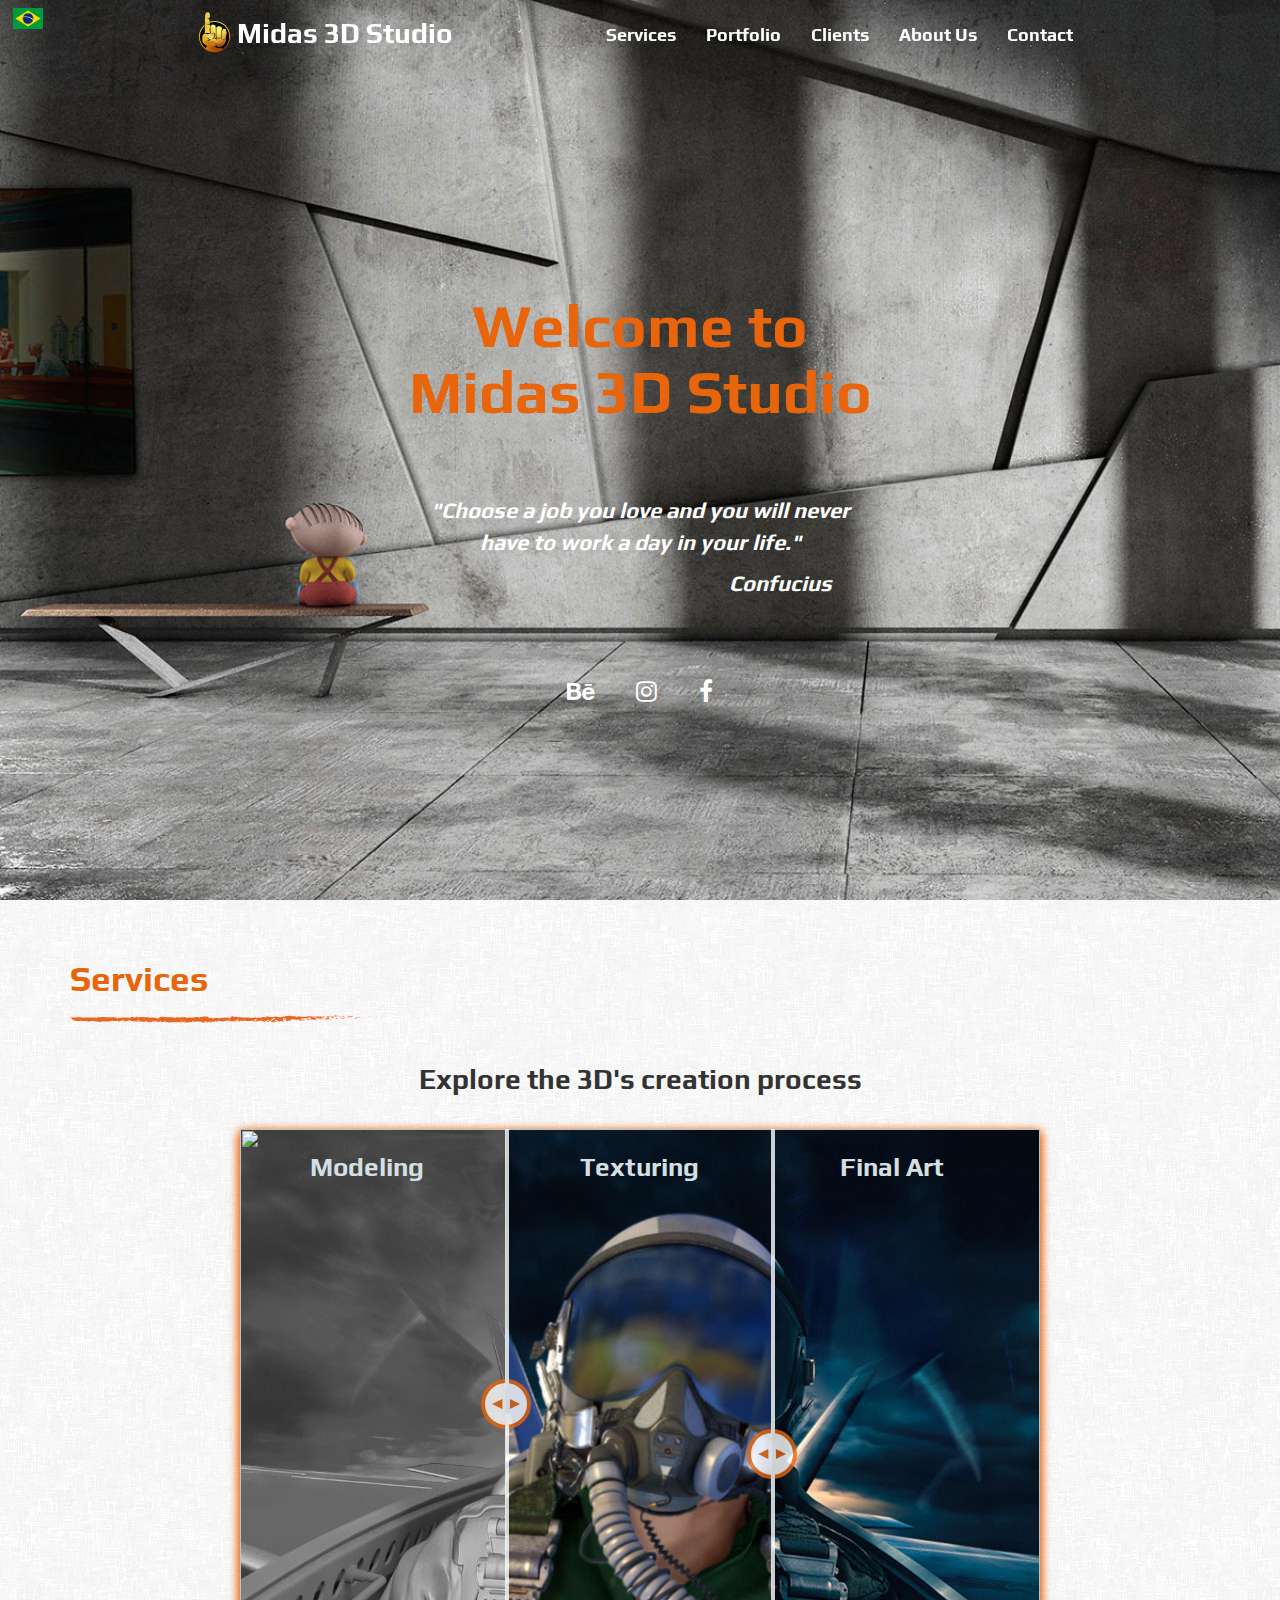
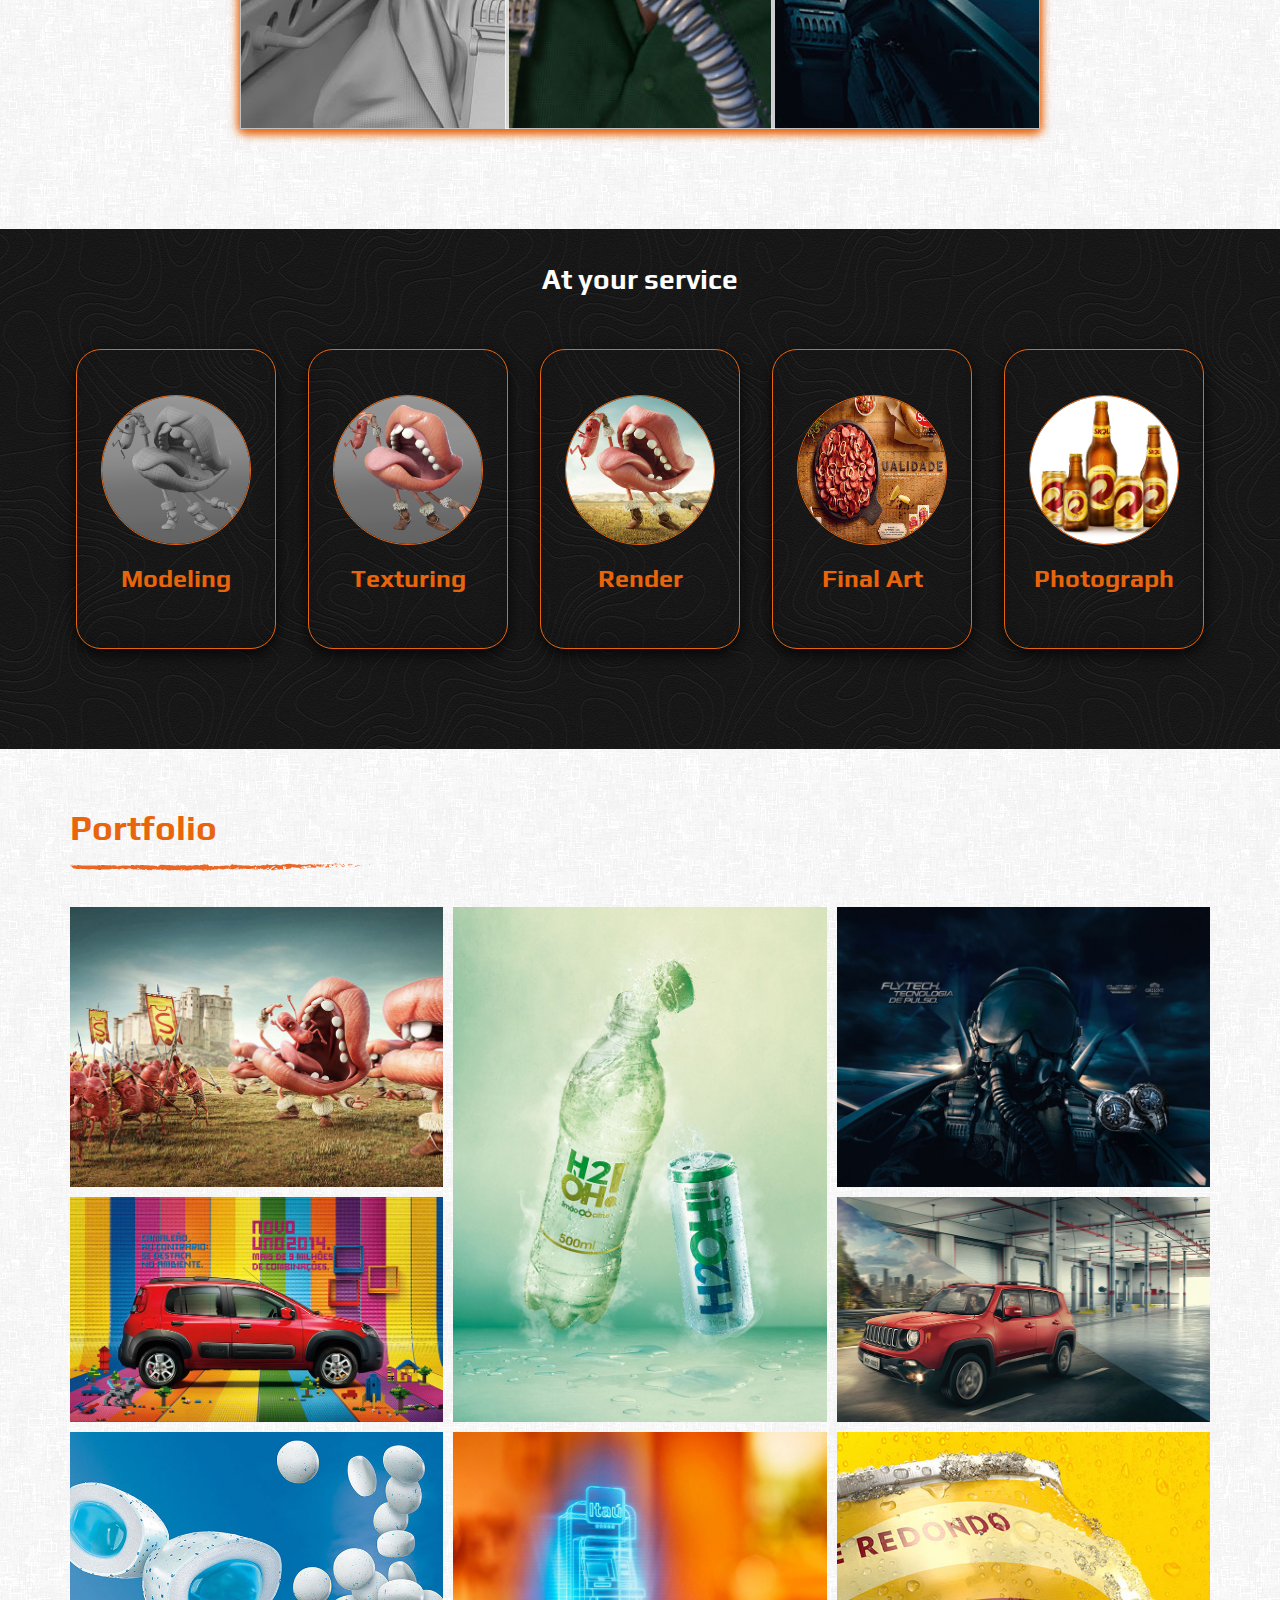
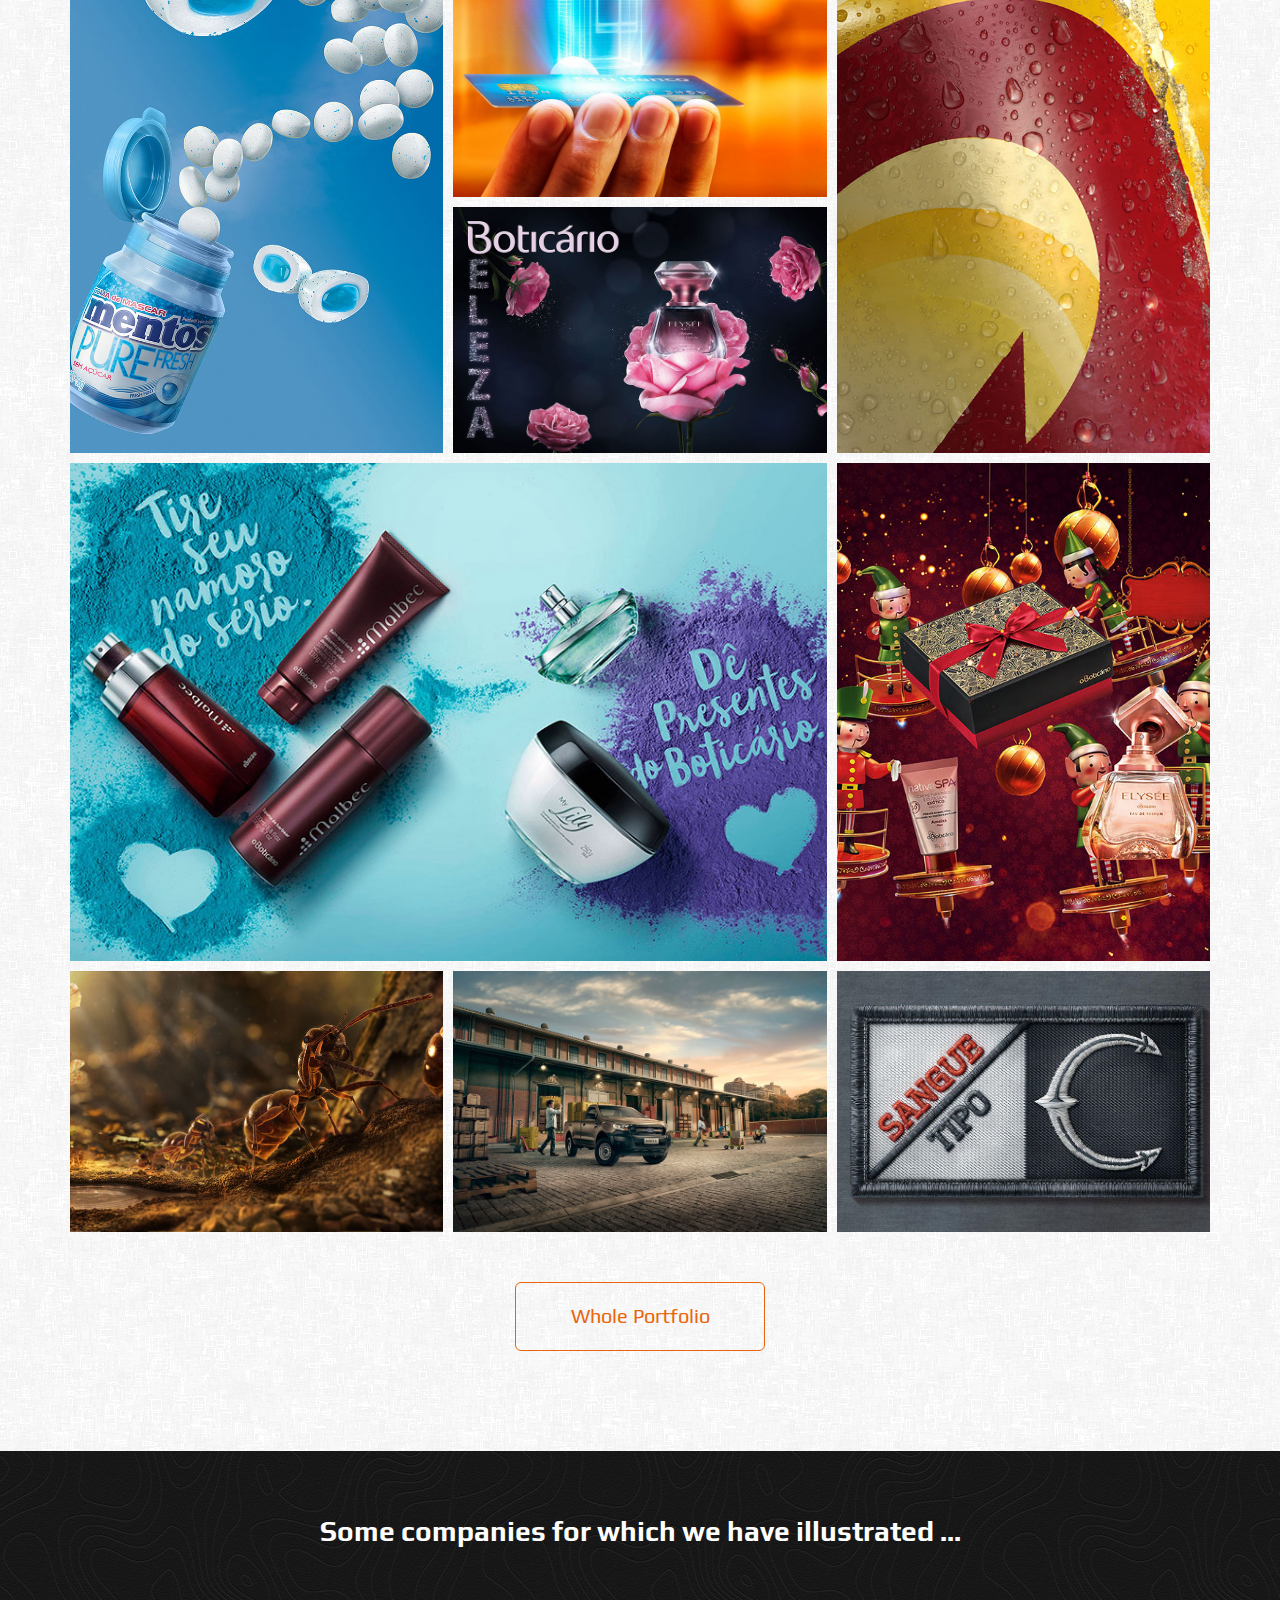
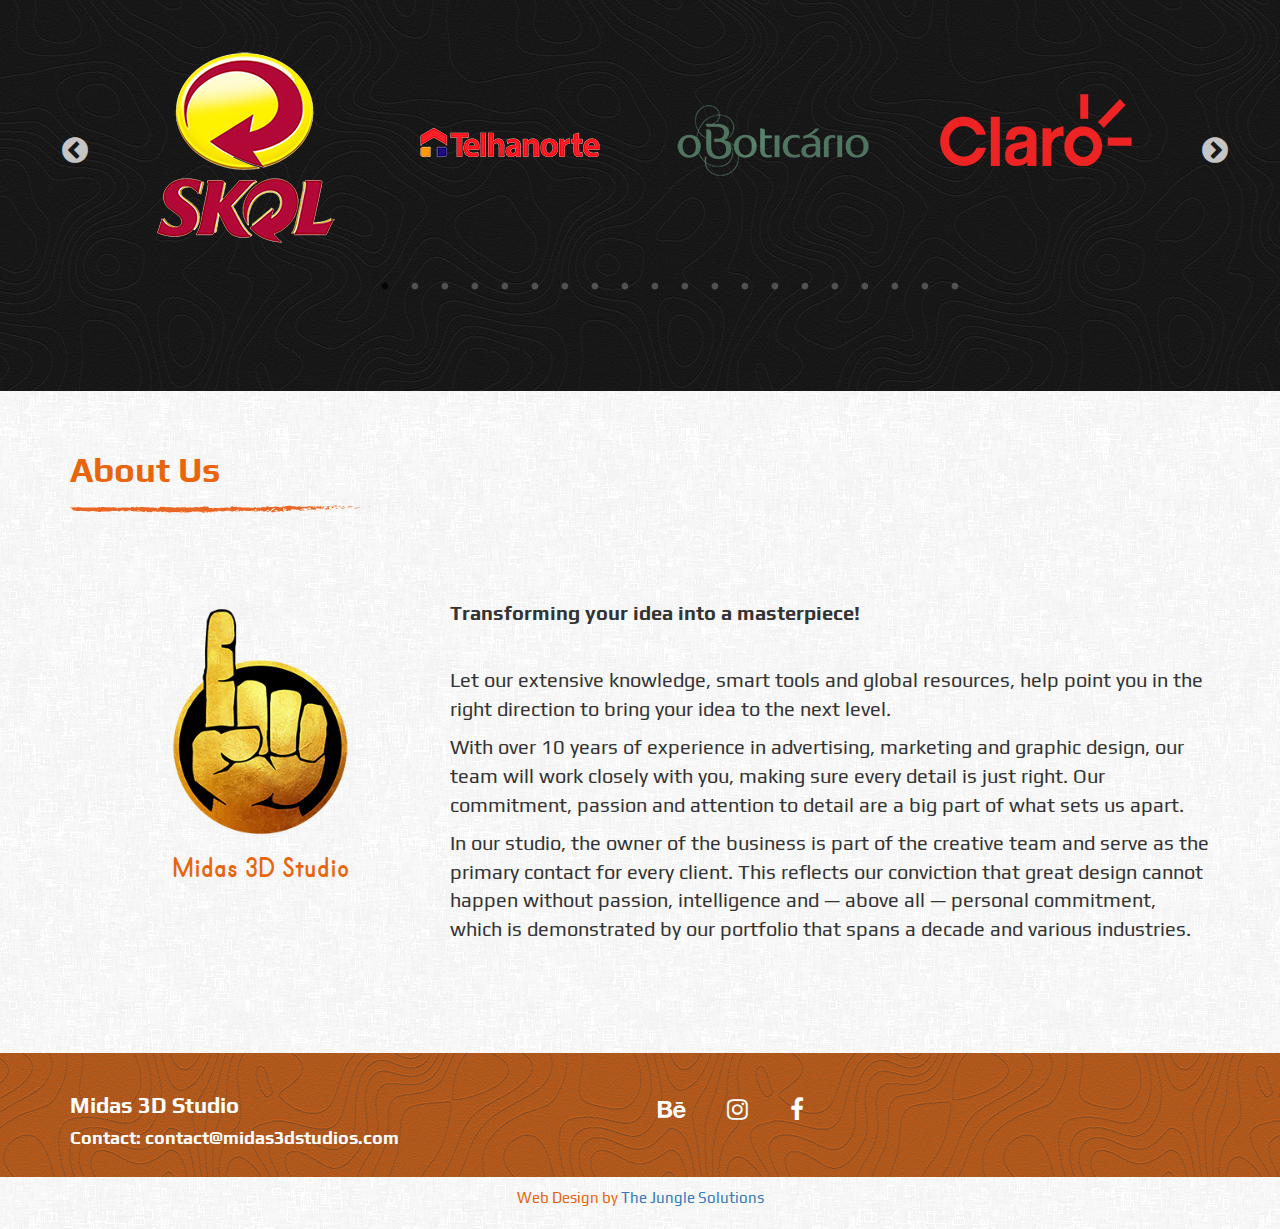
==== commit 6ae7af7d: "google analytics" ====
--- a/index.html
+++ b/index.html
@@ -1,6 +1,16 @@
 <!DOCTYPE html>
 <html dir="ltr">
 <head>
+  <!-- Global site tag (gtag.js) - Google Analytics -->
+  <script async src="https://www.googletagmanager.com/gtag/js?id=UA-140785184-1"></script>
+  <script>
+    window.dataLayer = window.dataLayer || [];
+    function gtag(){dataLayer.push(arguments);}
+    gtag('js', new Date());
+
+    gtag('config', 'UA-140785184-1');
+  </script>
+
   <meta charset="UTF-8">
   <!-- <meta name="viewport" content="width=device-width, initial-scale=1.0"> -->
   <meta name="viewport" content="width=device-width, initial-scale=1, shrink-to-fit=no">
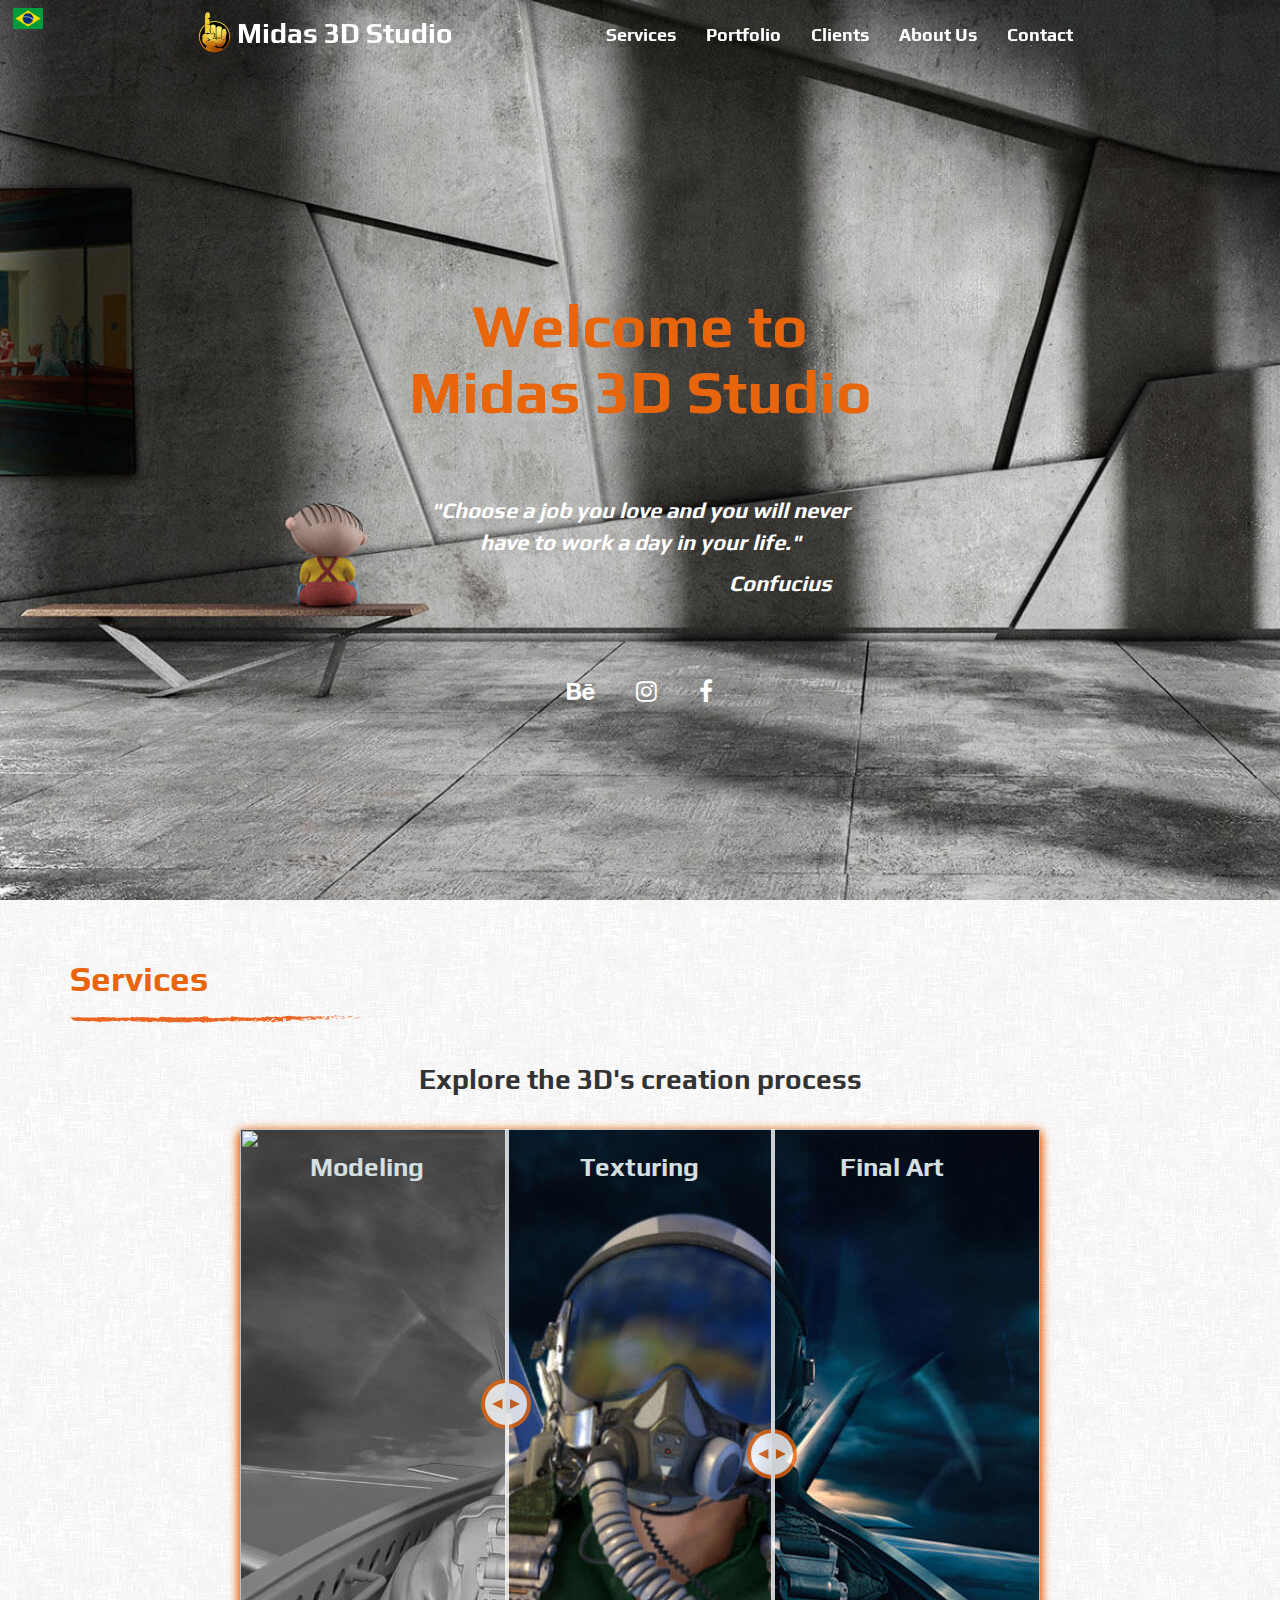
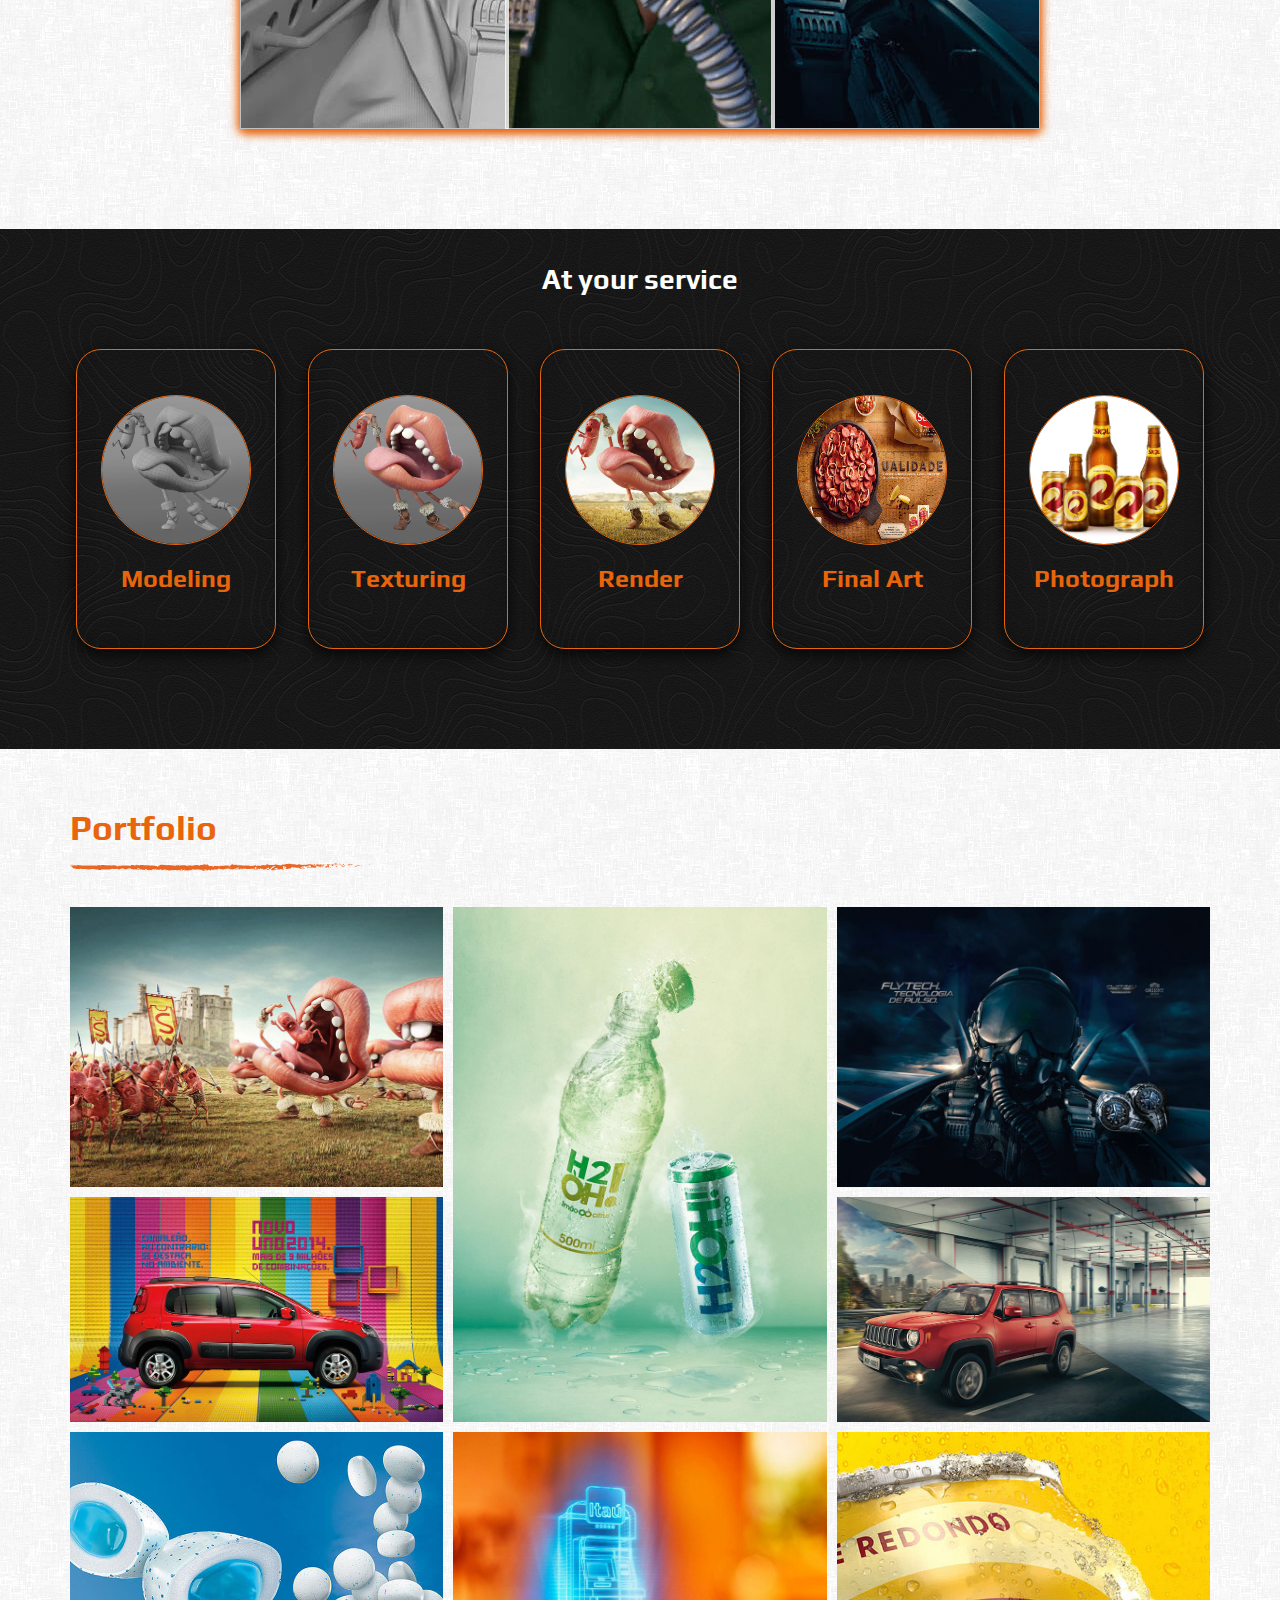
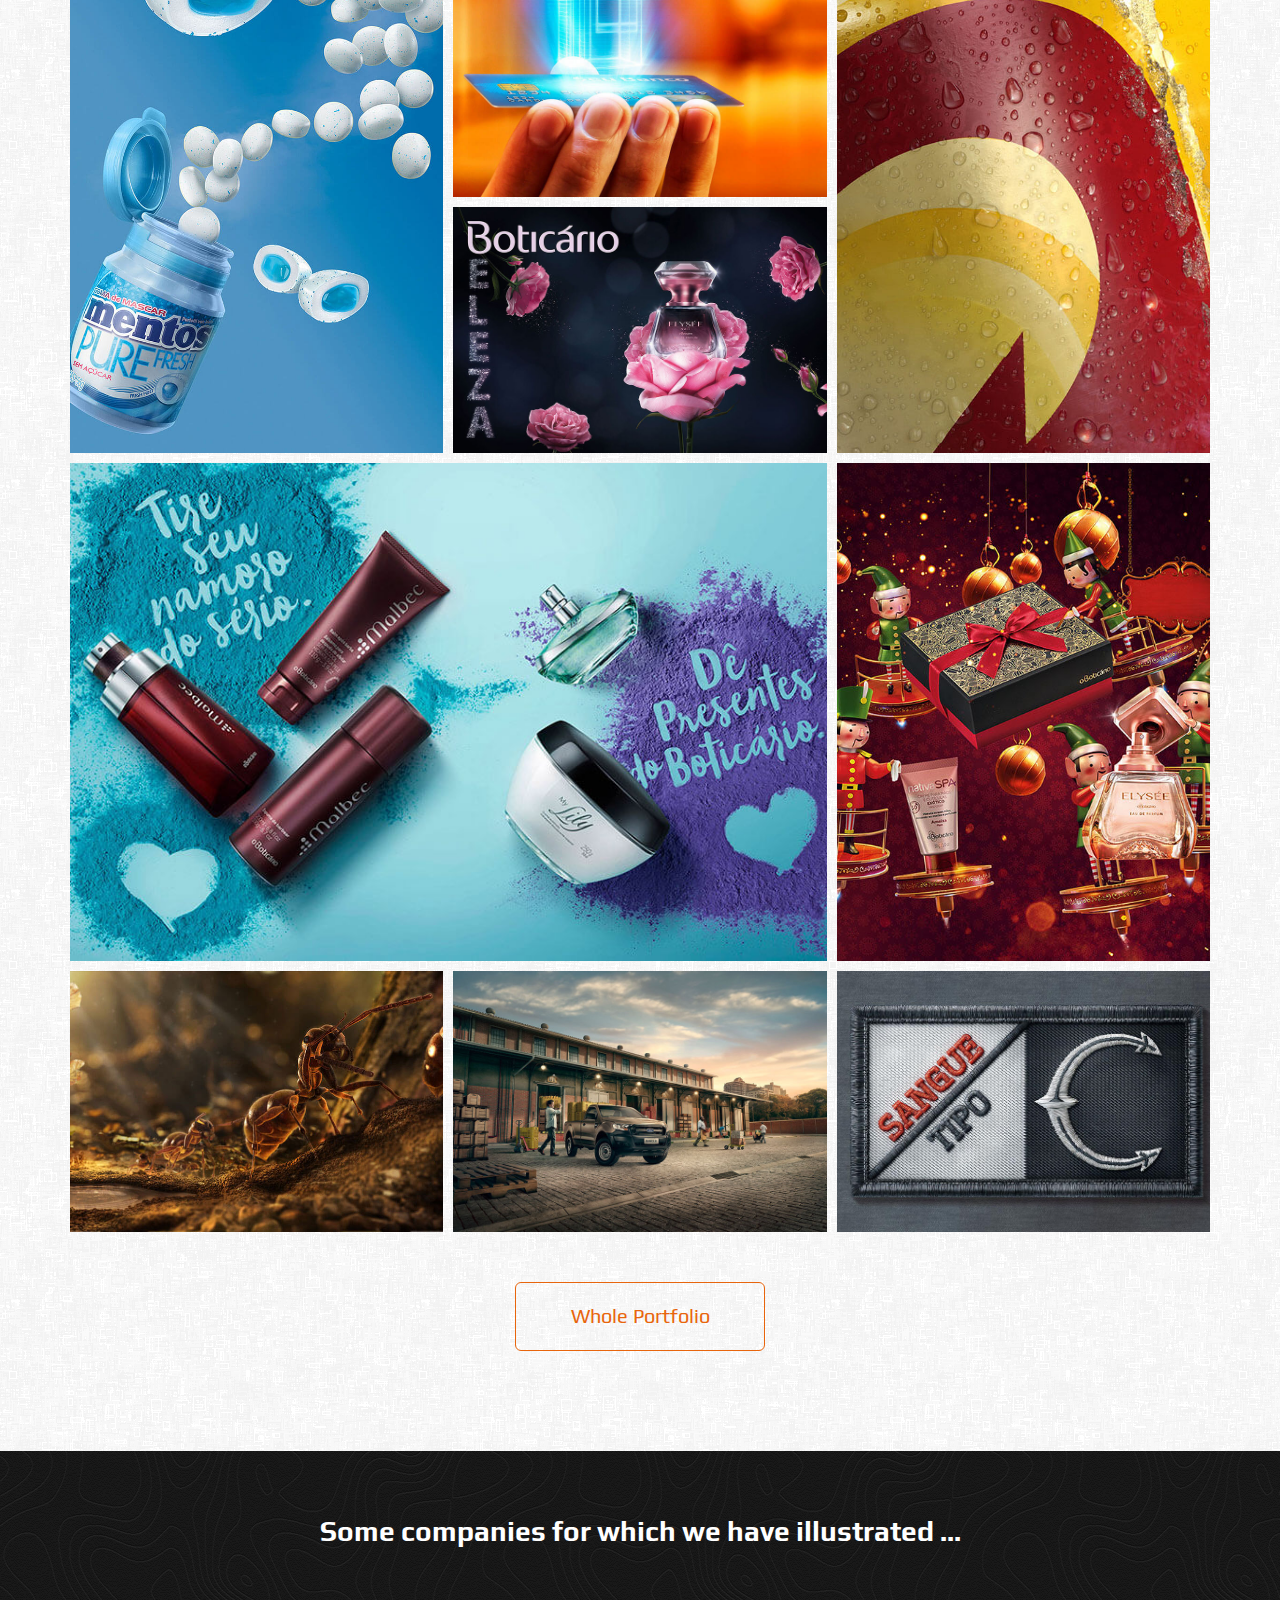
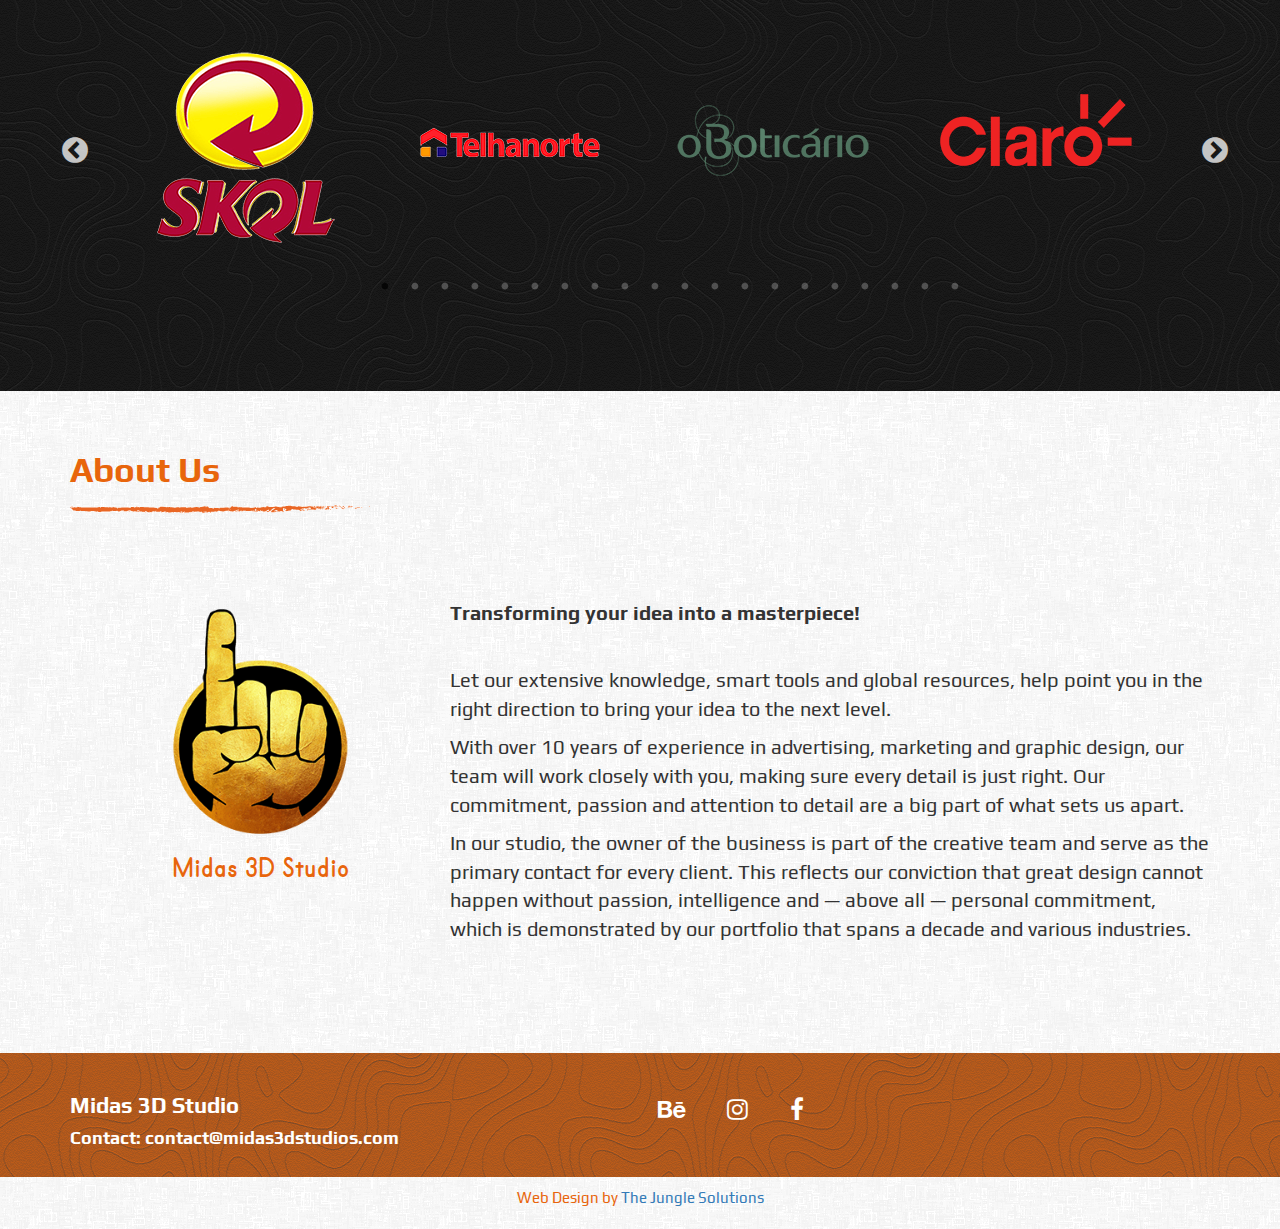
==== commit 6ea6e6ed: "changed logo" ====
--- a/index.html
+++ b/index.html
@@ -15,6 +15,10 @@
   <!-- <meta name="viewport" content="width=device-width, initial-scale=1.0"> -->
   <meta name="viewport" content="width=device-width, initial-scale=1, shrink-to-fit=no">
   
+  <!-- Link para midias sociais -->
+  <meta property="og:description" content="Teste 1 2 3 " />
+  <link rel="image_src" href="img/logo.png" />
+
   <!-- CSS files Libs -->
   <link rel="stylesheet" type="text/css" href="css/lib/bootstrap.min.css">
   <link rel="stylesheet" type="text/css" href="css/lib/lightbox.css">
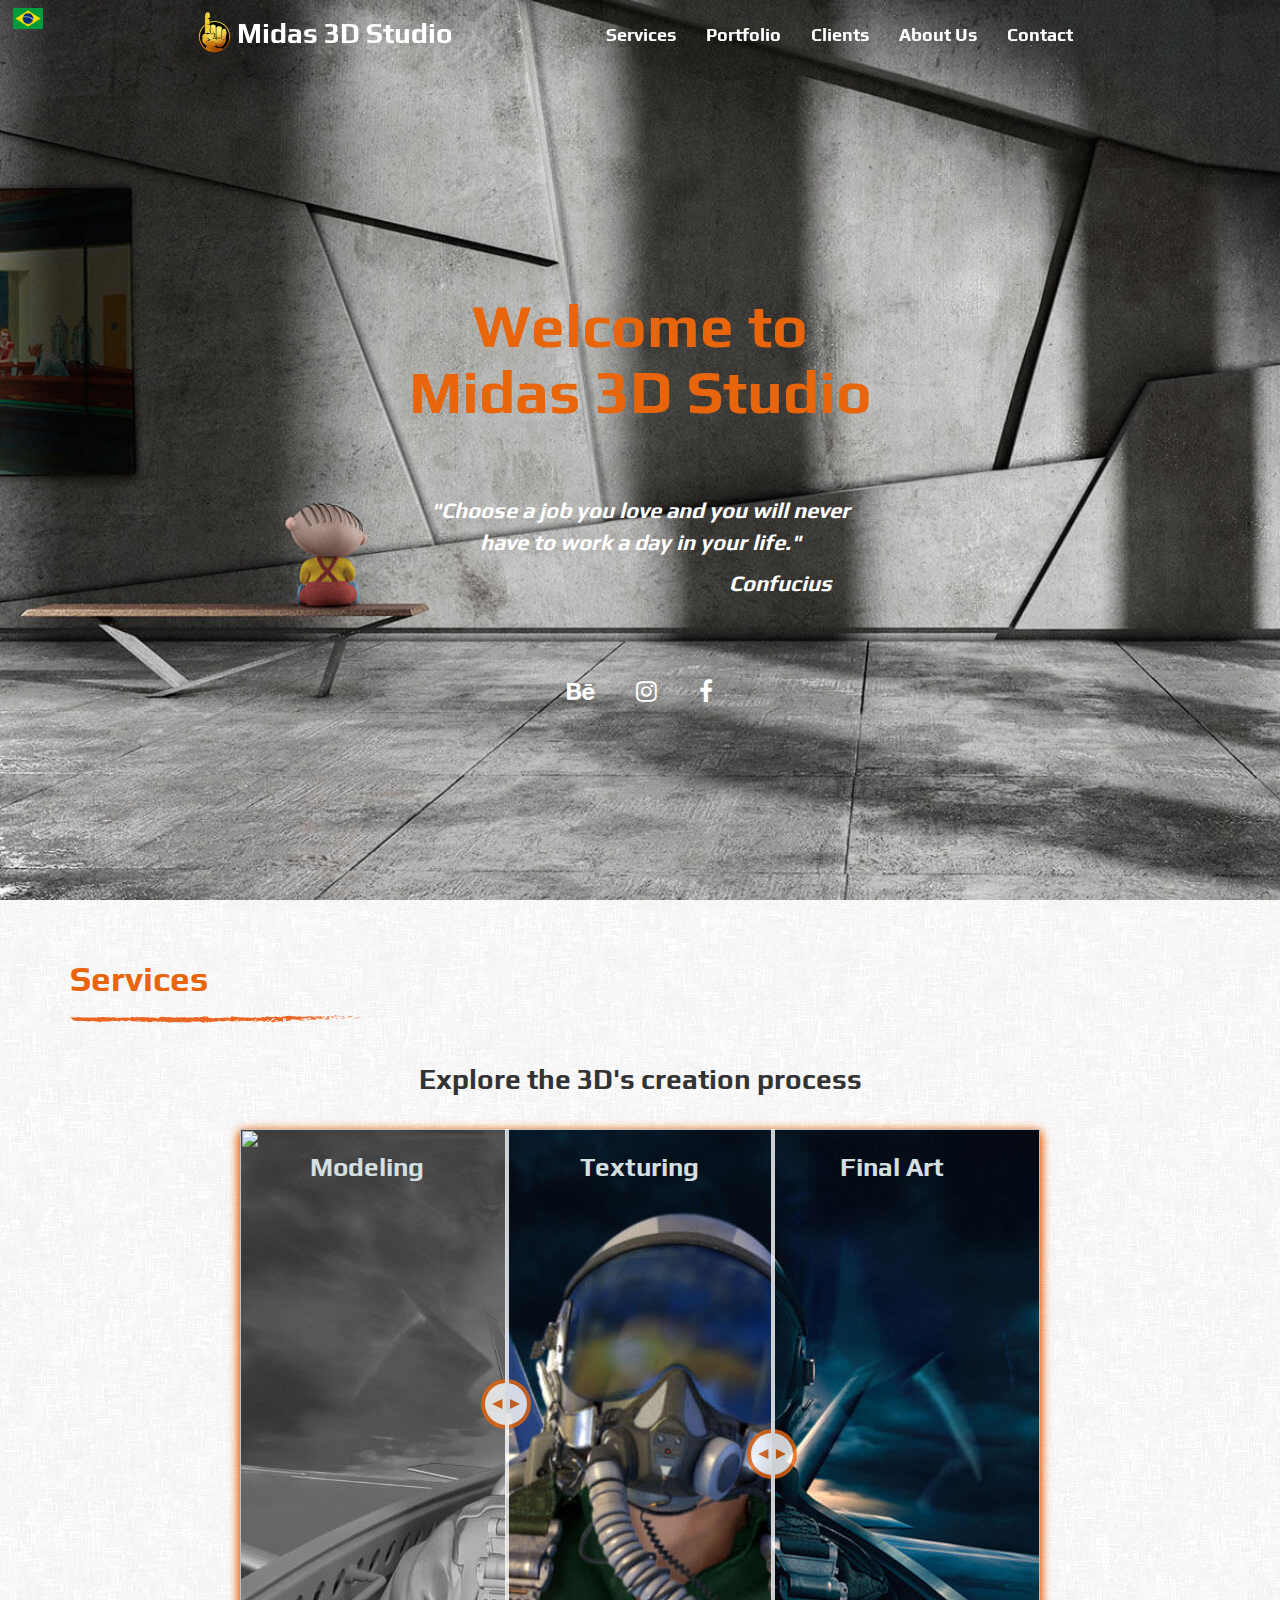
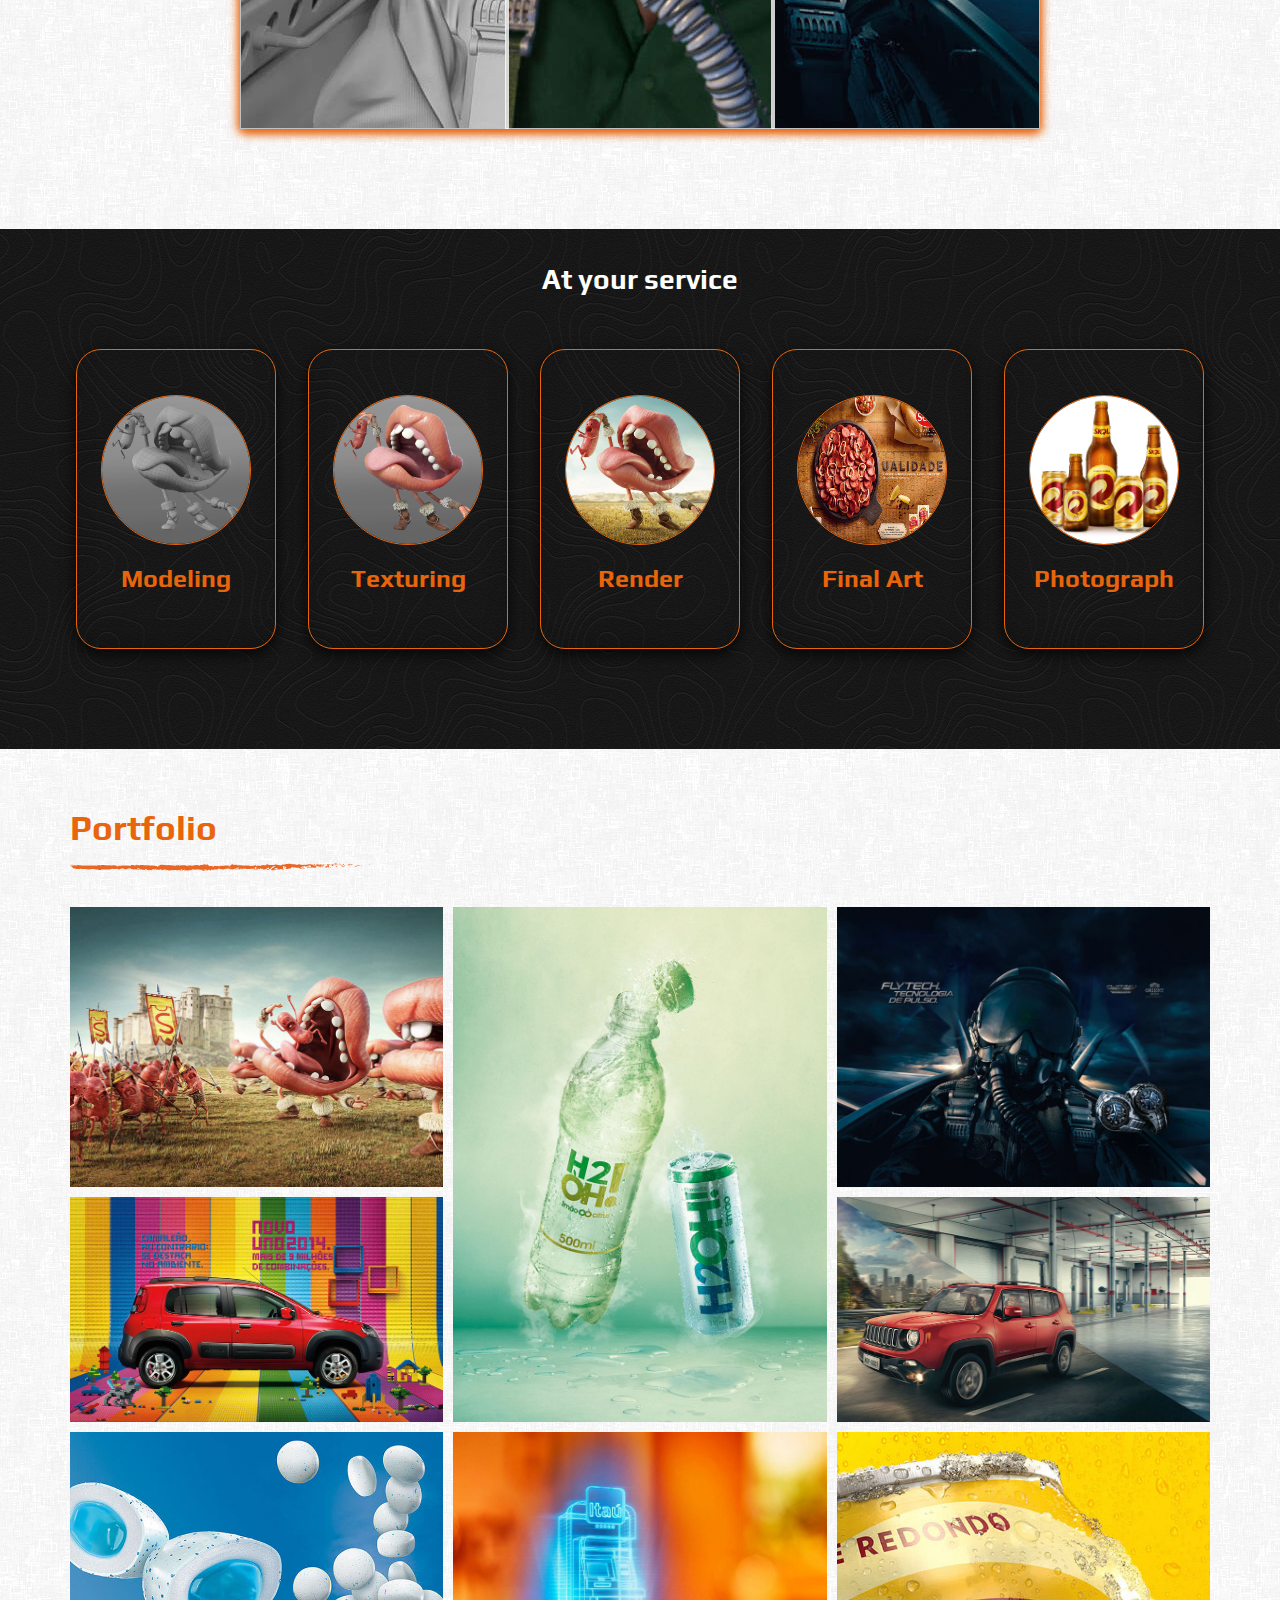
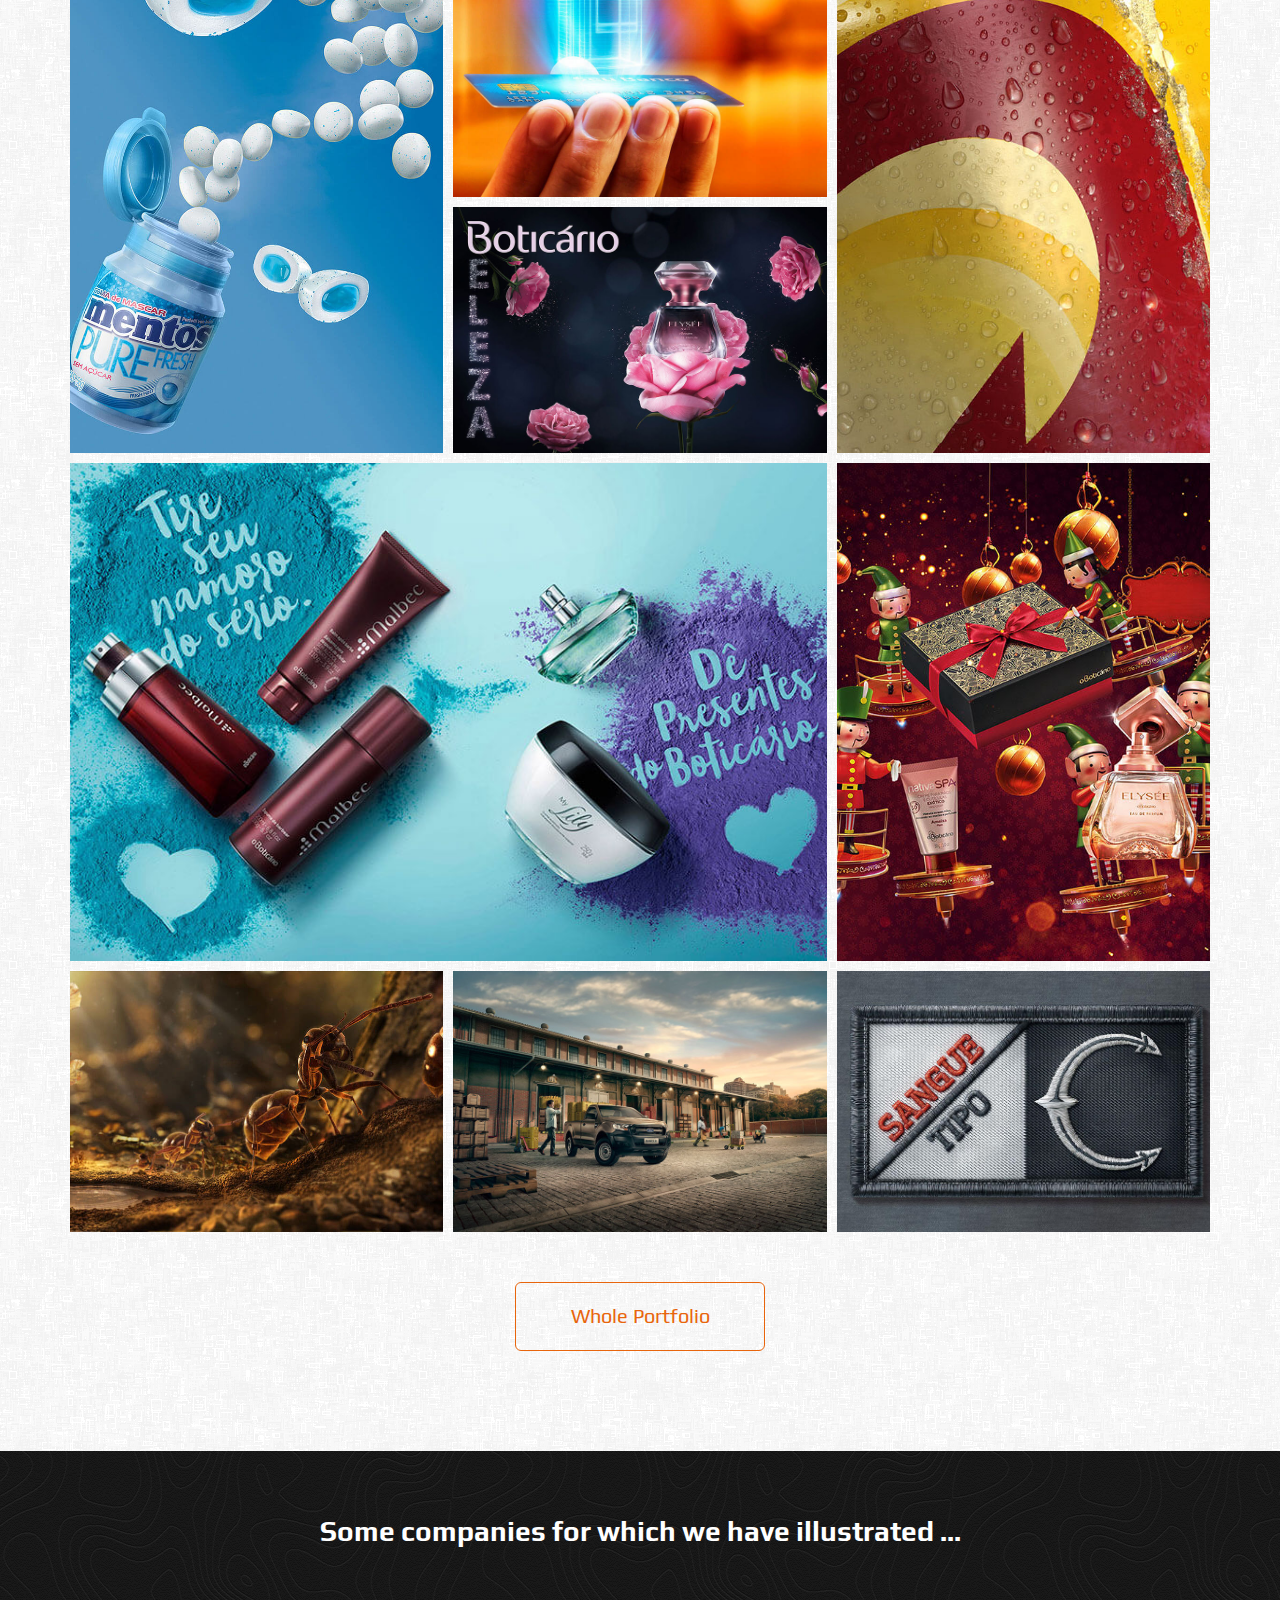
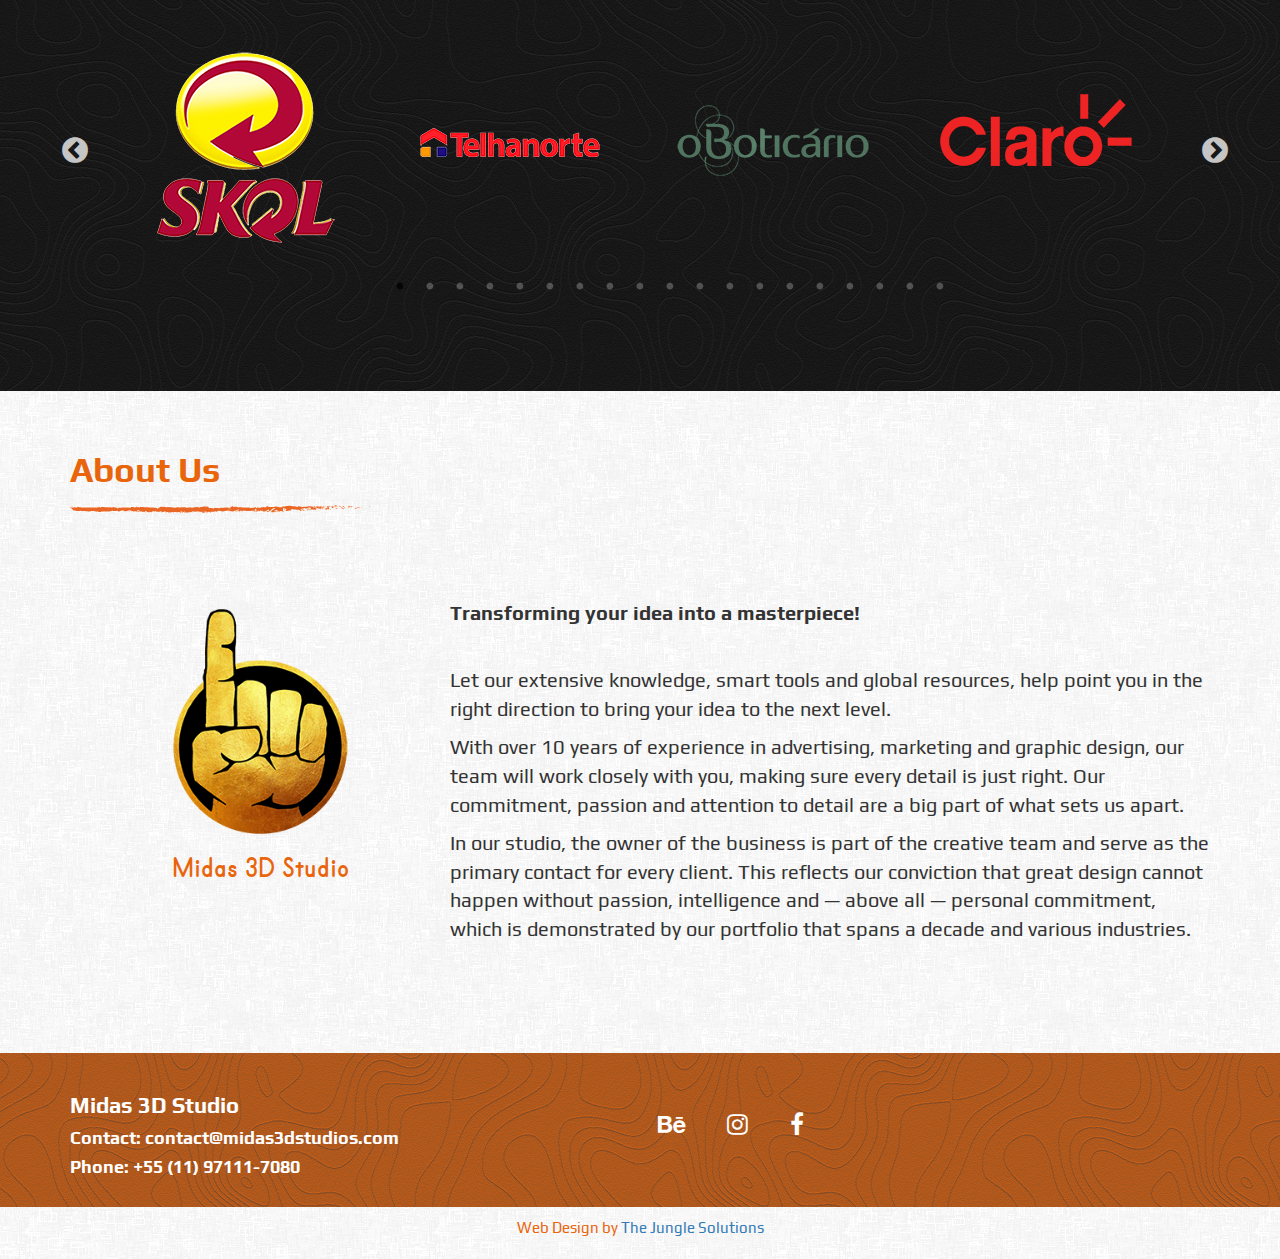
==== commit 16148aa0: "add cel phone" ====
--- a/index.html
+++ b/index.html
@@ -16,7 +16,7 @@
   <meta name="viewport" content="width=device-width, initial-scale=1, shrink-to-fit=no">
   
   <!-- Link para midias sociais -->
-  <meta property="og:description" content="Teste 1 2 3 " />
+  <meta property="og:description" content="" />
   <link rel="image_src" href="img/logo.png" />
 
   <!-- CSS files Libs -->
@@ -90,7 +90,7 @@
             </a>
           </li>
           <li>
-          	<a href="">
+          	<a href="#designed">
             	<span id="contact-button" class="menu-font-style1">Contact</span>
             </a>
           </li>
@@ -336,7 +336,7 @@
       	<div class="client-slide"><img class="client-picture" src="img/client-1.png"></div>
       	<div class="client-slide"><img class="client-picture" src="img/client-2.png"></div>
       	<div class="client-slide"><img class="client-picture" src="img/client-3.png"></div>
-      	<div class="client-slide"><img class="client-picture" src="img/client-4.png"></div>
+      	<!-- <div class="client-slide"><img class="client-picture" src="img/client-4.png"></div> -->
       	<div class="client-slide"><img class="client-picture" src="img/client-5.png"></div>
       	<div class="client-slide"><img class="client-picture" src="img/client-6.png"></div>
       	<div class="client-slide"><img class="client-picture" src="img/client-7.png"></div>
@@ -443,7 +443,7 @@
   			<h3>Midas 3D Studio<br></h3>
 
   			<h4>Contact: <a id="contact-email-footer" href="mailto:contact@midas3dstudios.com" target="_top">contact@midas3dstudios.com</a></h4>
-  			<!-- <h4>Phone: +55 (11) XXXX-XXXX</h4> -->	
+  			<h4>Phone: +55 (11) 97111-7080</h4>	
   		</div>
   
       <ul class="footer-social lista-social-midias">
@@ -460,7 +460,7 @@
   	
   	</div>
   </footer>
-  <div class="web-designed">
+  <div id = "designed" class="web-designed">
     <p>Web Design by <a href="https://www.thejunglesolutions.com" target="_blank">The Jungle Solutions</a></p>
 
   </div>
